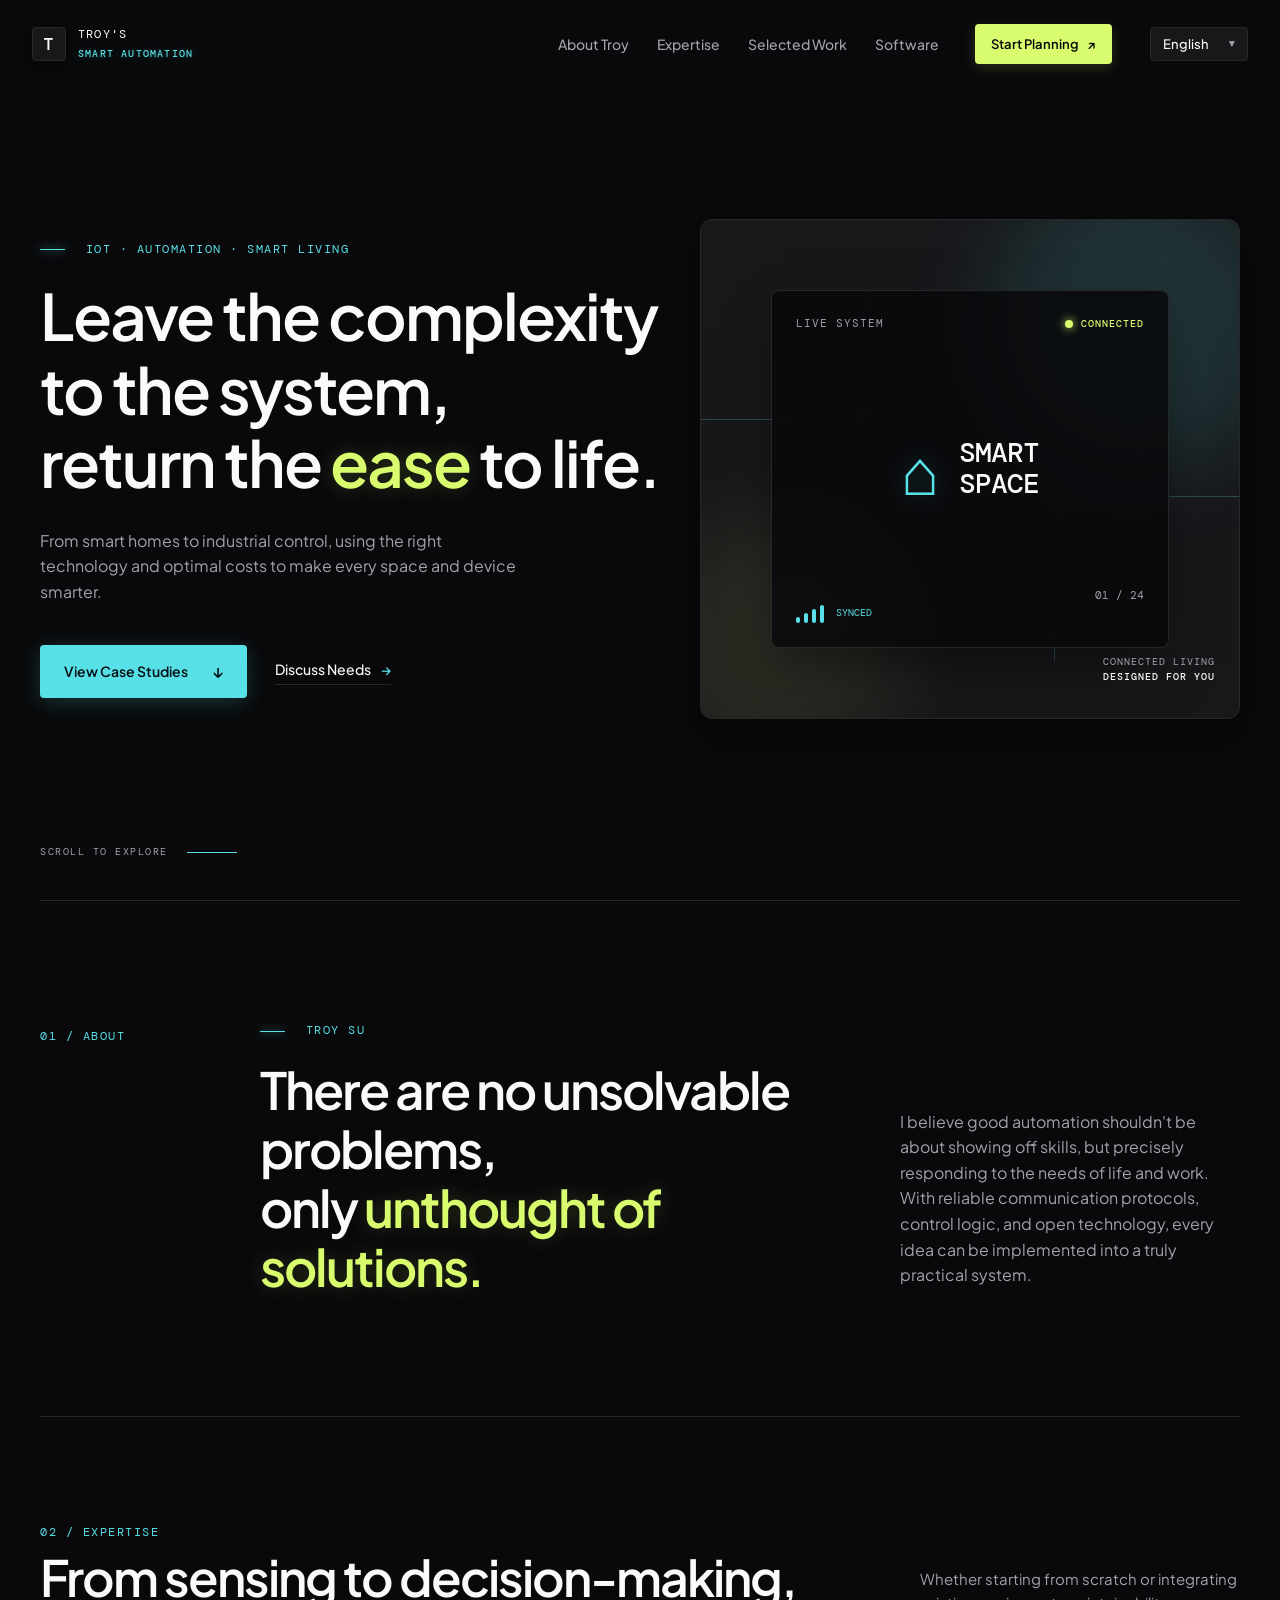
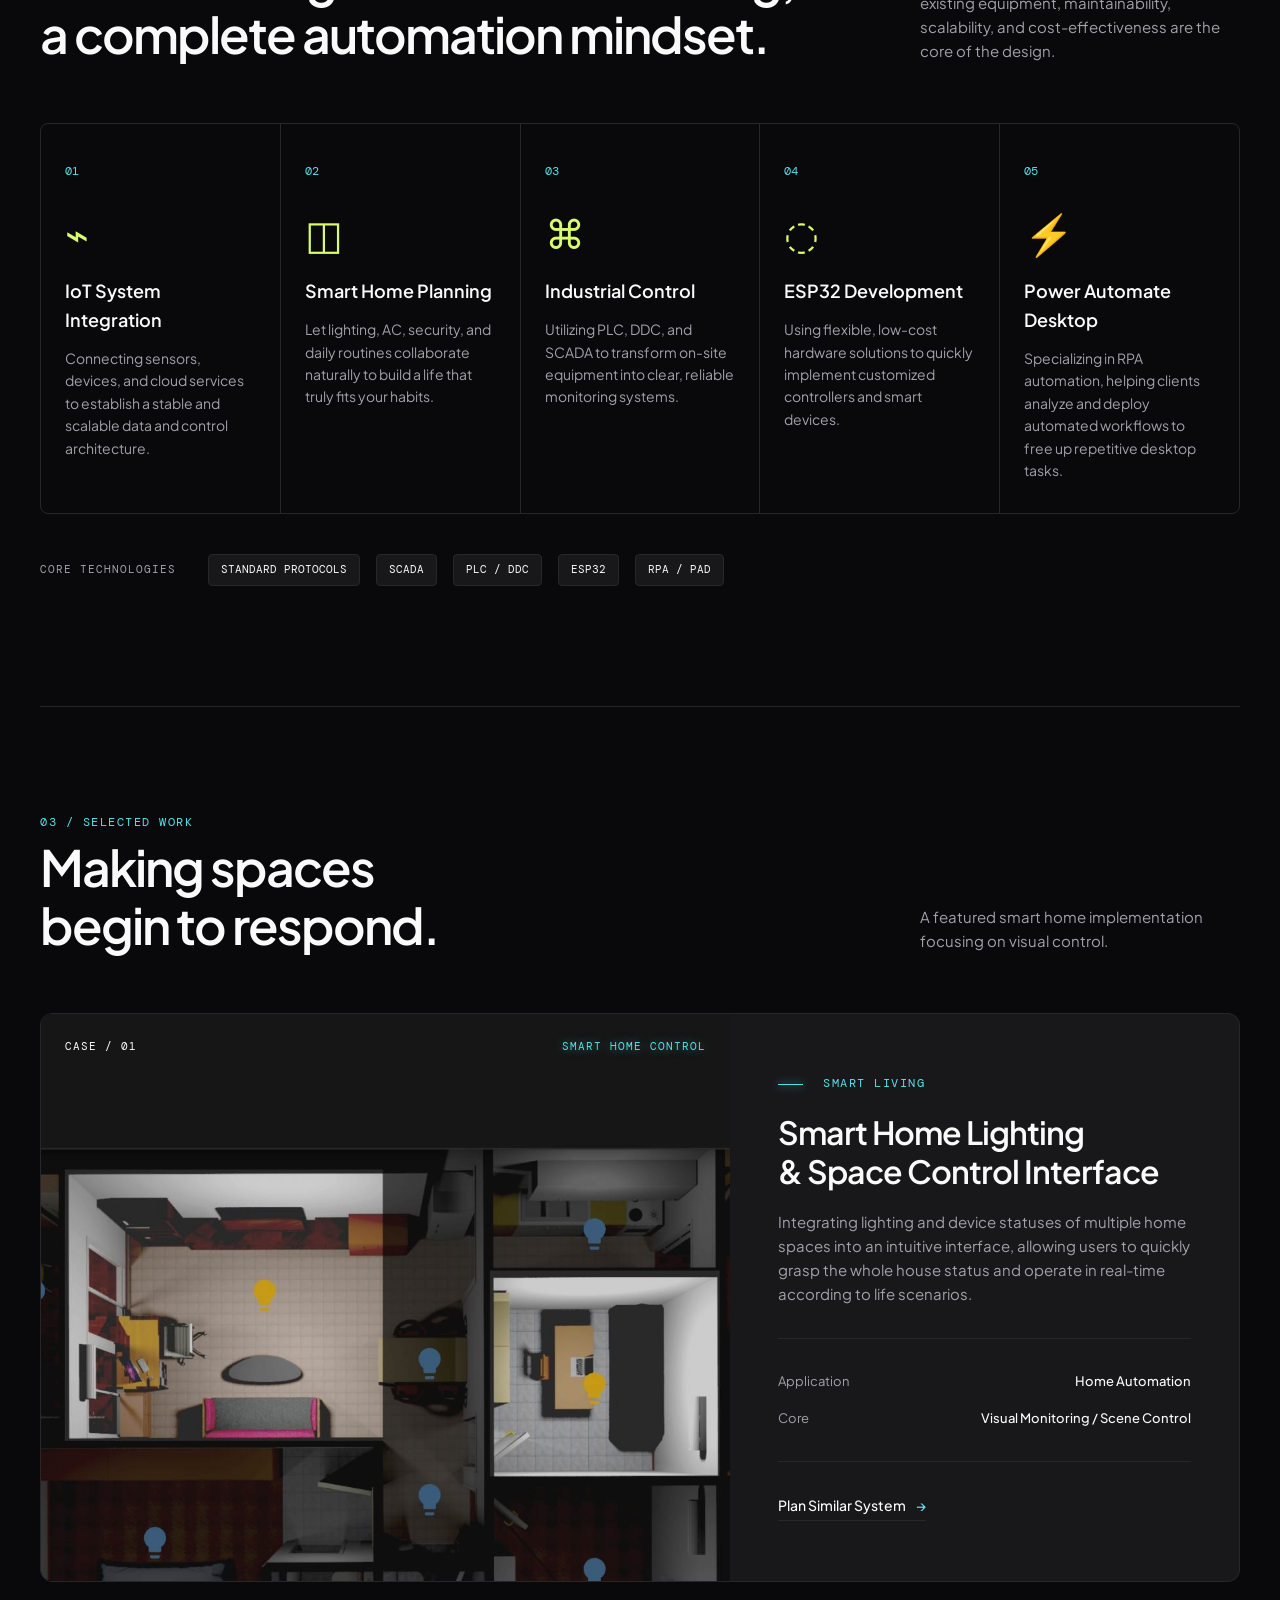
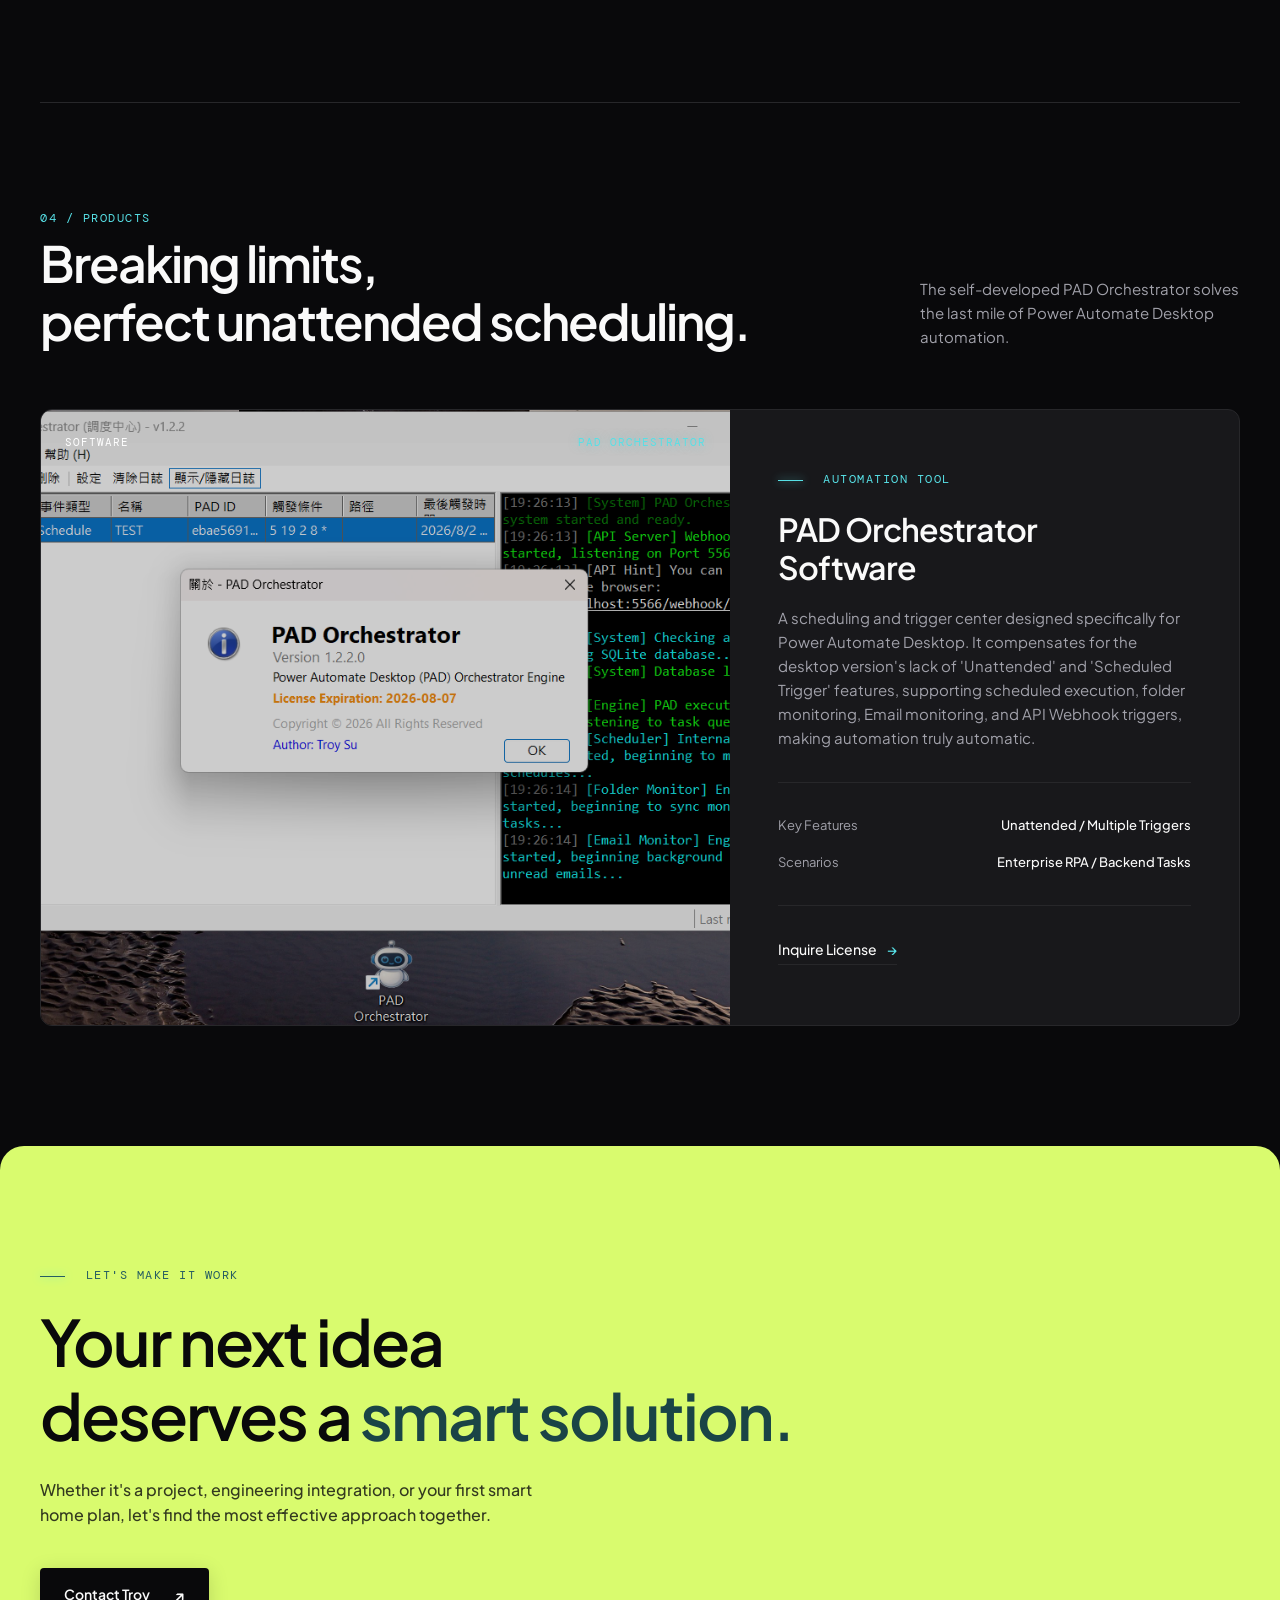
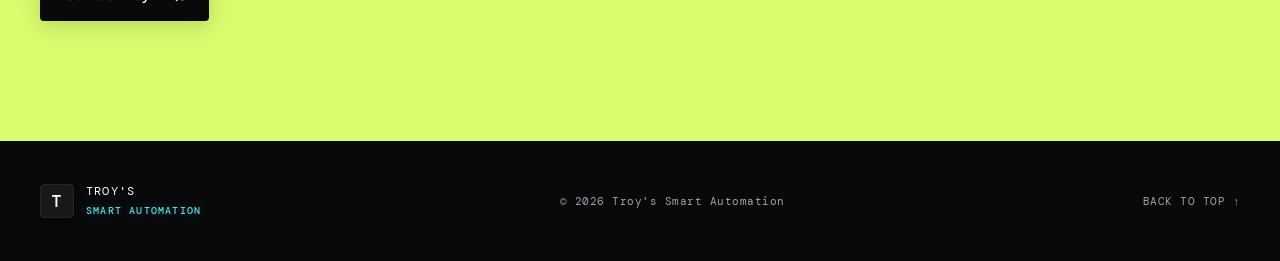
==== index.html @ 69b085df "feat: 增加google驗證" ====
<!doctype html>
<html lang="en">
<head>
  <meta charset="utf-8" />
  <meta name="viewport" content="width=device-width, initial-scale=1" />
  
  <!-- Primary Meta Tags -->
  <title>PAD Orchestrator & RPA Solutions | Power Automate Desktop 無人值守 | Troy's Smart Automation</title>
  <meta name="title" content="PAD Orchestrator & RPA Solutions | Power Automate Desktop 無人值守 | Troy's Smart Automation" />
  <meta name="description" content="Expert in Power Automate Desktop (PAD) and RPA solutions. Discover our PAD Orchestrator for true unattended (無人值守) automation, scheduled triggers, and backend RPA tasks." />
  <meta name="keywords" content="PAD, Power Automate Desktop, RPA, 無人值守, Unattended, Automation, PAD Orchestrator, Scheduled Trigger, IoT, Smart Home, Troy Su" />
  <meta name="author" content="Troy Su" />
  <meta name="robots" content="index, follow" />
  
  <!-- Open Graph / Facebook -->
  <meta property="og:type" content="website" />
  <meta property="og:url" content="https://troysuice.github.io/troy-smart-automation/" />
  <meta property="og:title" content="PAD Orchestrator & RPA Solutions | Power Automate Desktop 無人值守" />
  <meta property="og:description" content="Expert in Power Automate Desktop (PAD) and RPA solutions. Discover our PAD Orchestrator for true unattended (無人值守) automation, scheduled triggers, and backend RPA tasks." />
  <meta property="og:image" content="https://troysuice.github.io/troy-smart-automation/assets/pad-orchestrator.png" />

  <!-- Twitter -->
  <meta property="twitter:card" content="summary_large_image" />
  <meta property="twitter:url" content="https://troysuice.github.io/troy-smart-automation/" />
  <meta property="twitter:title" content="PAD Orchestrator & RPA Solutions | Power Automate Desktop 無人值守" />
  <meta property="twitter:description" content="Expert in Power Automate Desktop (PAD) and RPA solutions. Discover our PAD Orchestrator for true unattended (無人值守) automation, scheduled triggers, and backend RPA tasks." />
  <meta property="twitter:image" content="https://troysuice.github.io/troy-smart-automation/assets/pad-orchestrator.png" />

  <!-- Structured Data (JSON-LD) -->
  <script type="application/ld+json">
  [
    {
      "@context": "https://schema.org",
      "@type": "ProfessionalService",
      "name": "Troy's Smart Automation",
      "image": "https://troysuice.github.io/troy-smart-automation/assets/smart-home-control.jpg",
      "@id": "",
      "url": "https://troysuice.github.io/troy-smart-automation/",
      "telephone": "",
      "description": "Troy's Smart Automation specializes in Power Automate Desktop (RPA), IoT, and Industrial Control solutions. Offering PAD Orchestrator for unattended automation.",
      "founder": {
        "@type": "Person",
        "name": "Troy Su"
      },
      "sameAs": []
    },
    {
      "@context": "https://schema.org",
      "@type": "SoftwareApplication",
      "name": "PAD Orchestrator",
      "operatingSystem": "Windows",
      "applicationCategory": "BusinessApplication",
      "description": "A scheduling and trigger center designed specifically for Power Automate Desktop. It compensates for the desktop version's lack of 'Unattended' (無人值守) and 'Scheduled Trigger' features.",
      "offers": {
        "@type": "Offer",
        "price": "0",
        "priceCurrency": "USD"
      }
    }
  ]
  </script>

  <link rel="preconnect" href="https://fonts.googleapis.com" />
  <link rel="preconnect" href="https://fonts.gstatic.com" crossorigin />
  <link href="https://fonts.googleapis.com/css2?family=DM+Mono:wght@400;500&family=Plus+Jakarta+Sans:ital,wght@0,400;0,500;0,600;0,700;1,400&family=Noto+Sans+TC:wght@400;500;600;700&family=Noto+Sans+JP:wght@400;500;700&family=Noto+Sans+KR:wght@400;500;700&family=Noto+Sans+SC:wght@400;500;700&display=swap" rel="stylesheet" />
  <link rel="stylesheet" href="styles.css" />
</head>
<body>
  <div class="noise" aria-hidden="true"></div>
  <header class="site-header">
    <a class="brand" href="#top" aria-label="Home">
      <span class="brand-mark">T</span>
      <span>TROY'S<br><b>SMART AUTOMATION</b></span>
    </a>
    <button class="menu-toggle" aria-controls="main-nav" aria-expanded="false">
      <span></span><span></span><span></span><i data-i18n="menu">Menu</i>
    </button>
    <nav id="main-nav" class="main-nav" aria-label="Main Navigation">
      <a href="#about" data-i18n="nav_about">About Troy</a>
      <a href="#expertise" data-i18n="nav_expertise">Expertise</a>
      <a href="#work" data-i18n="nav_work">Selected Work</a>
      <a href="#software" data-i18n="nav_software">Software</a>
      <a class="nav-cta" href="#contact"><span data-i18n="nav_contact">Start Planning</span> <span>↗</span></a>
      <div class="lang-selector-wrapper">
        <select id="lang-select" class="lang-select" aria-label="Select Language">
          <option value="en">English</option>
          <option value="zh-TW">繁體中文</option>
          <option value="zh-CN">简体中文</option>
          <option value="ja">日本語</option>
          <option value="ko">한국어</option>
        </select>
      </div>
    </nav>
  </header>

  <main id="top">
    <section class="hero section-wrap">
      <div class="hero-copy">
        <p class="eyebrow"><span></span> IoT · Automation · Smart Living</p>
        <h1 data-i18n="hero_title" data-i18n-html>Leave the complexity to the system,<br>return the <strong>ease</strong> to life.</h1>
        <p class="intro" data-i18n="hero_intro">From smart homes to industrial control, using the right technology and optimal costs to make every space and device smarter.</p>
        <div class="hero-actions">
          <a class="button primary" href="#work"><span data-i18n="hero_btn_work">View Case Studies</span> <span>↓</span></a>
          <a class="text-link" href="#contact"><span data-i18n="hero_btn_contact">Discuss Needs</span> <span>→</span></a>
        </div>
      </div>
      <div class="hero-visual" aria-label="Smart Home Control Concept">
        <div class="orb orb-one"></div><div class="orb orb-two"></div>
        <div class="circuit-line line-one"></div><div class="circuit-line line-two"></div>
        <div class="control-card">
          <div class="card-top"><span>LIVE SYSTEM</span><i></i><em>CONNECTED</em></div>
          <div class="card-center"><div class="home-icon">⌂</div><strong>SMART<br>SPACE</strong><small>01 / 24</small></div>
          <div class="signal"><b></b><b></b><b></b><b></b><span>SYNCED</span></div>
        </div>
        <p class="visual-caption">CONNECTED LIVING<br><b>DESIGNED FOR YOU</b></p>
      </div>
      <div class="scroll-note"><span data-i18n="scroll_note">SCROLL TO EXPLORE</span> <span></span></div>
    </section>

    <section id="about" class="statement section-wrap">
      <p class="section-number">01 / ABOUT</p>
      <div>
        <p class="eyebrow"><span></span> Troy Su</p>
        <h2 data-i18n="about_title" data-i18n-html>There are no unsolvable problems,<br>only <strong>unthought of solutions.</strong></h2>
      </div>
      <p class="statement-copy" data-i18n="about_desc">I believe good automation shouldn't be about showing off skills, but precisely responding to the needs of life and work. With reliable communication protocols, control logic, and open technology, every idea can be implemented into a truly practical system.</p>
    </section>

    <section id="expertise" class="expertise section-wrap">
      <div class="section-head">
        <div>
          <p class="section-number">02 / EXPERTISE</p>
          <h2 data-i18n="exp_title" data-i18n-html>From sensing to decision-making,<br>a complete automation mindset.</h2>
        </div>
        <p data-i18n="exp_desc">Whether starting from scratch or integrating existing equipment, maintainability, scalability, and cost-effectiveness are the core of the design.</p>
      </div>
      <div class="service-grid">
        <article>
          <span>01</span>
          <div class="service-icon">⌁</div>
          <h3 data-i18n="exp_1_title">IoT System Integration</h3>
          <p data-i18n="exp_1_desc">Connecting sensors, devices, and cloud services to establish a stable and scalable data and control architecture.</p>
        </article>
        <article>
          <span>02</span>
          <div class="service-icon">◫</div>
          <h3 data-i18n="exp_2_title">Smart Home Planning</h3>
          <p data-i18n="exp_2_desc">Let lighting, AC, security, and daily routines collaborate naturally to build a life that truly fits your habits.</p>
        </article>
        <article>
          <span>03</span>
          <div class="service-icon">⌘</div>
          <h3 data-i18n="exp_3_title">Industrial Control</h3>
          <p data-i18n="exp_3_desc">Utilizing PLC, DDC, and SCADA to transform on-site equipment into clear, reliable monitoring systems.</p>
        </article>
        <article>
          <span>04</span>
          <div class="service-icon">◌</div>
          <h3 data-i18n="exp_4_title">ESP32 Development</h3>
          <p data-i18n="exp_4_desc">Using flexible, low-cost hardware solutions to quickly implement customized controllers and smart devices.</p>
        </article>
        <article>
          <span>05</span>
          <div class="service-icon">⚡</div>
          <h3 data-i18n="exp_5_title">Power Automate Desktop</h3>
          <p data-i18n="exp_5_desc">Specializing in RPA automation, helping clients analyze and deploy automated workflows to free up repetitive desktop tasks.</p>
        </article>
      </div>
      <div class="protocols">
        <p>CORE TECHNOLOGIES</p>
        <span>STANDARD PROTOCOLS</span><span>SCADA</span><span>PLC / DDC</span><span>ESP32</span><span>RPA / PAD</span>
      </div>
    </section>

    <section id="work" class="work section-wrap">
      <div class="section-head">
        <div>
          <p class="section-number">03 / SELECTED WORK</p>
          <h2 data-i18n="work_title" data-i18n-html>Making spaces<br>begin to respond.</h2>
        </div>
        <p data-i18n="work_desc">A featured smart home implementation focusing on visual control.</p>
      </div>
      <article class="project-card">
        <div class="project-image">
          <img src="assets/smart-home-control.jpg" alt="Smart Home Control Interface" />
          <div class="image-overlay"><span>CASE / 01</span><i>SMART HOME CONTROL</i></div>
        </div>
        <div class="project-info">
          <p class="eyebrow"><span></span> Smart Living</p>
          <h3 data-i18n="work_1_title" data-i18n-html>Smart Home Lighting<br>& Space Control Interface</h3>
          <p data-i18n="work_1_desc">Integrating lighting and device statuses of multiple home spaces into an intuitive interface, allowing users to quickly grasp the whole house status and operate in real-time according to life scenarios.</p>
          <dl>
            <div>
              <dt data-i18n="app_label">Application</dt>
              <dd data-i18n="app_val">Home Automation</dd>
            </div>
            <div>
              <dt data-i18n="core_label">Core</dt>
              <dd data-i18n="core_val">Visual Monitoring / Scene Control</dd>
            </div>
          </dl>
          <a class="text-link" href="#contact"><span data-i18n="work_1_link">Plan Similar System</span> <span>→</span></a>
        </div>
      </article>
    </section>

    <section id="software" class="work section-wrap">
      <div class="section-head">
        <div>
          <p class="section-number">04 / PRODUCTS</p>
          <h2 data-i18n="soft_title" data-i18n-html>Breaking limits,<br>perfect unattended scheduling.</h2>
        </div>
        <p data-i18n="soft_desc">The self-developed PAD Orchestrator solves the last mile of Power Automate Desktop automation.</p>
      </div>
      <article class="project-card">
        <div class="project-image">
          <img src="assets/pad-orchestrator.png" alt="PAD Orchestrator Interface" />
          <div class="image-overlay"><span>SOFTWARE</span><i>PAD ORCHESTRATOR</i></div>
        </div>
        <div class="project-info">
          <p class="eyebrow"><span></span> Automation Tool</p>
          <h3 data-i18n="soft_1_title" data-i18n-html>PAD Orchestrator<br>Software</h3>
          <p data-i18n="soft_1_desc">A scheduling and trigger center designed specifically for Power Automate Desktop. It compensates for the desktop version's lack of "Unattended" and "Scheduled Trigger" features, supporting scheduled execution, folder monitoring, Email monitoring, and API Webhook triggers, making automation truly automatic.</p>
          <dl>
            <div>
              <dt data-i18n="feat_label">Key Features</dt>
              <dd data-i18n="feat_val">Unattended / Multiple Triggers</dd>
            </div>
            <div>
              <dt data-i18n="scene_label">Scenarios</dt>
              <dd data-i18n="scene_val">Enterprise RPA / Backend Tasks</dd>
            </div>
          </dl>
          <a class="text-link" href="#contact"><span data-i18n="soft_1_link">Inquire License</span> <span>→</span></a>
        </div>
      </article>
    </section>

    <section id="contact" class="contact">
      <div class="section-wrap contact-inner">
        <p class="eyebrow"><span></span> LET'S MAKE IT WORK</p>
        <h2 data-i18n="contact_title" data-i18n-html>Your next idea<br>deserves a <strong>smart solution.</strong></h2>
        <p data-i18n="contact_desc">Whether it's a project, engineering integration, or your first smart home plan, let's find the most effective approach together.</p>
        <a class="button light" href="mailto:troysu@gmail.com"><span data-i18n="contact_btn">Contact Troy</span> <span>↗</span></a>
      </div>
    </section>
  </main>
  <footer class="site-footer section-wrap">
    <a class="brand" href="#top">
      <span class="brand-mark">T</span>
      <span>TROY'S<br><b>SMART AUTOMATION</b></span>
    </a>
    <p>© 2026 Troy's Smart Automation</p>
    <a href="#top" data-i18n="back_to_top">BACK TO TOP ↑</a>
  </footer>
  <script src="script.js"></script>
</body>
</html>
---- styles.css ----
:root {
  --bg: #09090b; /* OLED Black */
  --panel: #18181b; /* Dark Gray for cards */
  --line: #27272a; /* Subtle borders */
  --text: #fafafa; /* High contrast text */
  --muted: #a1a1aa; /* Muted text */
  --cyan: #57e0e6; /* Original smart home accent */
  --lime: #d9fb6e; /* Original secondary accent */
  --dark: #000000;
  
  --font-sans: 'Plus Jakarta Sans', sans-serif;
}

* {
  box-sizing: border-box;
}

html {
  scroll-behavior: smooth;
}

body {
  margin: 0;
  background: var(--bg);
  color: var(--text);
  font-family: var(--font-sans);
  line-height: 1.6;
  -webkit-font-smoothing: antialiased;
}

.noise {
  position: fixed;
  inset: 0;
  z-index: -1;
  opacity: 0.08;
  pointer-events: none;
  background-image: radial-gradient(rgba(255,255,255,0.4) 0.55px, transparent 0.55px);
  background-size: 4px 4px;
}

.section-wrap {
  width: min(1200px, calc(100% - 64px));
  margin: auto;
}

/* Header */
.site-header {
  height: 88px;
  width: min(1360px, calc(100% - 64px));
  margin: auto;
  display: flex;
  align-items: center;
  justify-content: space-between;
}

.brand {
  display: flex;
  align-items: center;
  gap: 12px;
  color: var(--text);
  text-decoration: none;
  font-family: "DM Mono", monospace;
  font-size: 12px;
  letter-spacing: 1.2px;
  transition: opacity 0.2s ease;
}

.brand:hover {
  opacity: 0.8;
}

.brand b {
  font-size: 10px;
  color: var(--cyan);
  font-weight: 500;
  text-shadow: 0 0 8px rgba(87,224,230,0.3);
}

.brand-mark {
  width: 34px;
  height: 34px;
  display: grid;
  place-items: center;
  border: 1px solid var(--line);
  color: var(--text);
  background: var(--panel);
  font-family: "DM Mono", monospace;
  font-weight: 500;
  font-size: 18px;
  border-radius: 4px;
  box-shadow: 0 2px 10px rgba(0,0,0,0.5);
  transition: border-color 0.3s ease;
}

.brand:hover .brand-mark {
  border-color: var(--cyan);
  box-shadow: 0 0 12px rgba(87,224,230,0.2);
}

/* Navigation */
.main-nav {
  display: flex;
  align-items: center;
  gap: 28px;
}

.main-nav a:not(.nav-cta) {
  color: var(--muted);
  font-size: 14px;
  font-weight: 500;
  text-decoration: none;
  transition: all 0.25s ease;
}

.main-nav a:not(.nav-cta):hover {
  color: var(--text);
  text-shadow: 0 0 10px rgba(250,250,250,0.3);
}

.main-nav .nav-cta {
  color: var(--bg);
  background: var(--lime);
  padding: 10px 16px;
  margin-left: 8px;
  font-size: 13px;
  font-weight: 600;
  border-radius: 4px;
  text-decoration: none;
  transition: all 0.25s ease;
  box-shadow: 0 4px 14px rgba(217,251,110,0.15);
}

.main-nav .nav-cta:hover {
  transform: translateY(-2px);
  box-shadow: 0 6px 20px rgba(217,251,110,0.25);
}

.nav-cta span:last-child {
  margin-left: 6px;
}

/* Language Selector */
.lang-selector-wrapper {
  position: relative;
  margin-left: 10px;
}

.lang-select {
  appearance: none;
  background: var(--panel);
  color: var(--text);
  border: 1px solid var(--line);
  padding: 8px 32px 8px 12px;
  border-radius: 4px;
  font-family: var(--font-sans);
  font-size: 13px;
  font-weight: 500;
  cursor: pointer;
  transition: border-color 0.25s ease, box-shadow 0.25s ease;
}

.lang-select:focus, .lang-select:hover {
  outline: none;
  border-color: var(--cyan);
  box-shadow: 0 0 10px rgba(87,224,230,0.15);
}

.lang-selector-wrapper::after {
  content: '▼';
  font-size: 8px;
  color: var(--muted);
  position: absolute;
  right: 12px;
  top: 50%;
  transform: translateY(-50%);
  pointer-events: none;
}

.menu-toggle {
  display: none;
}

/* Hero Section */
.hero {
  min-height: calc(100vh - 88px);
  position: relative;
  display: grid;
  grid-template-columns: 1.1fr 0.9fr;
  align-items: center;
  padding: 60px 0 110px;
}

.eyebrow {
  font-family: "DM Mono", monospace;
  font-size: 12px;
  letter-spacing: 1.5px;
  color: var(--cyan);
  margin: 0 0 20px;
  text-transform: uppercase;
}

.eyebrow span {
  display: inline-block;
  width: 25px;
  height: 1px;
  vertical-align: middle;
  background: var(--cyan);
  margin-right: 12px;
  box-shadow: 0 0 8px var(--cyan);
}

.hero h1, .statement h2, .section-head h2, .contact h2 {
  font-size: clamp(38px, 5vw, 72px);
  line-height: 1.15;
  letter-spacing: -2px;
  margin: 0;
  font-weight: 600;
}

.hero h1 strong, .statement h2 strong, .contact h2 strong {
  font-weight: 600;
  color: var(--lime);
  text-shadow: 0 0 20px rgba(217,251,110,0.2);
}

.intro {
  max-width: 480px;
  color: var(--muted);
  font-size: 16px;
  margin: 28px 0 40px;
  font-weight: 400;
}

.hero-actions {
  display: flex;
  align-items: center;
  gap: 28px;
}

.button {
  display: inline-flex;
  align-items: center;
  gap: 24px;
  padding: 14px 24px;
  text-decoration: none;
  font-size: 14px;
  font-weight: 600;
  border-radius: 4px;
  transition: all 0.3s ease;
}

.button:hover {
  transform: translateY(-3px);
}

.primary {
  background: var(--cyan);
  color: #061116;
  box-shadow: 0 4px 20px rgba(87,224,230,0.2);
}

.primary:hover {
  box-shadow: 0 6px 25px rgba(87,224,230,0.35);
}

.button span:last-child {
  font-size: 16px;
}

.text-link {
  color: var(--text);
  font-size: 14px;
  font-weight: 500;
  text-decoration: none;
  border-bottom: 1px solid var(--line);
  padding-bottom: 4px;
  transition: all 0.25s ease;
}

.text-link:hover {
  border-color: var(--cyan);
  color: var(--text);
  text-shadow: 0 0 10px rgba(250,250,250,0.3);
}

.text-link span:last-child {
  color: var(--cyan);
  padding-left: 8px;
  transition: transform 0.25s ease;
  display: inline-block;
}

.text-link:hover span:last-child {
  transform: translateX(4px);
}

/* Hero Visual */
.hero-visual {
  height: 500px;
  position: relative;
  overflow: hidden;
  background: var(--panel);
  border: 1px solid var(--line);
  border-radius: 12px;
  box-shadow: 0 20px 40px rgba(0,0,0,0.4);
}

.orb {
  position: absolute;
  border-radius: 50%;
  filter: blur(40px);
}

.orb-one {
  height: 300px;
  width: 300px;
  background: rgba(87,224,230,0.12);
  right: -50px;
  top: -50px;
}

.orb-two {
  height: 250px;
  width: 250px;
  background: rgba(217,251,110,0.08);
  left: -50px;
  bottom: -50px;
}

.circuit-line {
  position: absolute;
  border-color: rgba(87,224,230,0.25);
  border-style: solid;
}

.line-one {
  width: 185px;
  height: 165px;
  right: 0;
  bottom: 57px;
  border-width: 1px 0 0 1px;
}

.line-two {
  width: 170px;
  height: 130px;
  left: 0;
  top: 70px;
  border-width: 0 1px 1px 0;
}

.control-card {
  position: absolute;
  inset: 70px;
  background: rgba(9, 9, 11, 0.85);
  backdrop-filter: blur(10px);
  border: 1px solid var(--line);
  border-radius: 8px;
  box-shadow: 0 25px 50px -12px rgba(0,0,0,0.5);
  padding: 24px;
  display: flex;
  flex-direction: column;
}

.card-top {
  display: flex;
  align-items: center;
  gap: 8px;
  color: var(--muted);
  font-family: "DM Mono", monospace;
  font-size: 11px;
  letter-spacing: 1px;
}

.card-top i {
  width: 8px;
  height: 8px;
  border-radius: 50%;
  background: var(--lime);
  margin-left: auto;
  box-shadow: 0 0 10px var(--lime);
  animation: pulse 2s infinite;
}

@keyframes pulse {
  0% { opacity: 0.6; box-shadow: 0 0 0 0 rgba(217,251,110,0.4); }
  70% { opacity: 1; box-shadow: 0 0 0 6px rgba(217,251,110,0); }
  100% { opacity: 0.6; box-shadow: 0 0 0 0 rgba(217,251,110,0); }
}

.card-top em {
  font-style: normal;
  color: var(--lime);
  font-size: 10px;
  font-weight: 500;
}

.card-center {
  flex-grow: 1;
  display: flex;
  align-items: center;
  justify-content: center;
  gap: 20px;
  position: relative;
}

.home-icon {
  font-size: 64px;
  line-height: 1;
  color: var(--cyan);
  text-shadow: 0 0 20px rgba(87,224,230,0.3);
}

.card-center strong {
  font-family: "DM Mono", monospace;
  font-size: 28px;
  line-height: 1.1;
  letter-spacing: -1px;
  font-weight: 500;
}

.card-center small {
  position: absolute;
  right: 0;
  bottom: 0;
  color: var(--muted);
  font-family: "DM Mono", monospace;
  font-size: 11px;
}

.signal {
  display: flex;
  align-items: end;
  gap: 4px;
}

.signal b {
  width: 4px;
  background: var(--cyan);
  border-radius: 2px;
}

.signal b:nth-child(1) { height: 6px; }
.signal b:nth-child(2) { height: 10px; }
.signal b:nth-child(3) { height: 14px; }
.signal b:nth-child(4) { height: 18px; }

.signal span {
  font-family: "DM Mono", monospace;
  font-size: 10px;
  margin-left: 8px;
  color: var(--cyan);
  margin-bottom: 2px;
}

.visual-caption {
  position: absolute;
  right: 24px;
  bottom: 24px;
  color: var(--muted);
  text-align: right;
  font-family: "DM Mono", monospace;
  font-size: 10px;
  line-height: 1.5;
  letter-spacing: 1px;
}

.visual-caption b {
  color: var(--text);
  font-weight: 500;
}

.scroll-note {
  position: absolute;
  bottom: 40px;
  left: 0;
  color: var(--muted);
  font-family: "DM Mono", monospace;
  font-size: 10px;
  letter-spacing: 1.5px;
}

.scroll-note span:last-child {
  display: inline-block;
  vertical-align: middle;
  background: var(--cyan);
  height: 1px;
  width: 50px;
  margin-left: 12px;
}

/* Statement Section */
.statement {
  border-top: 1px solid var(--line);
  padding: 120px 0;
  display: grid;
  grid-template-columns: 180px 1fr 340px;
  gap: 40px;
}

.section-number {
  font-family: "DM Mono", monospace;
  font-size: 12px;
  color: var(--cyan);
  letter-spacing: 1.5px;
  margin: 6px 0;
}

.statement h2 {
  font-size: clamp(32px, 4vw, 54px);
}

.statement-copy {
  margin: 0;
  color: var(--muted);
  font-size: 16px;
  align-self: end;
  padding-bottom: 8px;
}

/* Expertise Section */
.expertise {
  padding: 100px 0 120px;
  border-top: 1px solid var(--line);
}

.section-head {
  display: flex;
  justify-content: space-between;
  gap: 40px;
  align-items: end;
  margin-bottom: 60px;
}

.section-head h2 {
  font-size: clamp(32px, 4vw, 50px);
}

.section-head > p {
  max-width: 320px;
  margin: 0;
  color: var(--muted);
  font-size: 15px;
}

.service-grid {
  display: grid;
  grid-template-columns: repeat(auto-fit, minmax(220px, 1fr));
  gap: 1px;
  background: var(--line);
  border: 1px solid var(--line);
  border-radius: 8px;
  overflow: hidden;
}

.service-grid article {
  background: var(--bg);
  padding: 32px 24px;
  position: relative;
  transition: background 0.3s ease;
}

.service-grid article:hover {
  background: var(--panel);
}

.service-grid article > span {
  color: var(--cyan);
  font-family: "DM Mono", monospace;
  font-size: 12px;
}

.service-icon {
  color: var(--lime);
  font-size: 40px;
  line-height: 1;
  margin: 32px 0 24px;
}

.service-grid h3 {
  font-size: 18px;
  margin: 0 0 12px;
  font-weight: 600;
  color: var(--text);
}

.service-grid p {
  color: var(--muted);
  font-size: 14px;
  margin: 0;
}

.protocols {
  display: flex;
  align-items: center;
  gap: 16px;
  flex-wrap: wrap;
  padding-top: 40px;
}

.protocols p {
  font-family: "DM Mono", monospace;
  font-size: 11px;
  color: var(--muted);
  letter-spacing: 1px;
  margin: 0 16px 0 0;
}

.protocols span {
  font-family: "DM Mono", monospace;
  font-size: 11px;
  color: var(--text);
  background: var(--panel);
  border: 1px solid var(--line);
  padding: 6px 12px;
  border-radius: 4px;
}

/* Work / Projects */
.work {
  padding: 100px 0 120px;
  border-top: 1px solid var(--line);
}

.project-card {
  display: grid;
  grid-template-columns: 1.15fr 0.85fr;
  background: var(--panel);
  border: 1px solid var(--line);
  border-radius: 12px;
  overflow: hidden;
  transition: transform 0.3s ease, box-shadow 0.3s ease;
}

.project-card:hover {
  transform: translateY(-4px);
  box-shadow: 0 20px 40px rgba(0,0,0,0.4);
}

.project-image {
  position: relative;
  overflow: hidden;
  background: #000;
  min-height: 480px;
}

.project-image img {
  width: 100%;
  height: 100%;
  position: absolute;
  object-fit: cover;
  filter: brightness(0.8) saturate(0.9);
  transition: transform 0.7s ease, filter 0.5s ease;
}

.project-card:hover img {
  transform: scale(1.03);
  filter: brightness(1) saturate(1);
}

.image-overlay {
  position: absolute;
  inset: 24px;
  display: flex;
  justify-content: space-between;
  align-items: start;
  color: white;
  font-family: "DM Mono", monospace;
  font-size: 11px;
  letter-spacing: 1px;
}

.image-overlay i {
  font-style: normal;
  color: var(--cyan);
  text-shadow: 0 0 10px rgba(87,224,230,0.5);
}

.project-info {
  padding: 60px 48px;
  display: flex;
  flex-direction: column;
  align-items: start;
}

.project-info h3 {
  font-size: 32px;
  line-height: 1.2;
  letter-spacing: -1px;
  margin: 0 0 20px;
  font-weight: 600;
}

.project-info > p:not(.eyebrow) {
  font-size: 15px;
  color: var(--muted);
  margin: 0 0 32px;
}

.project-info dl {
  width: 100%;
  padding: 24px 0;
  border-top: 1px solid var(--line);
  border-bottom: 1px solid var(--line);
  margin: 0 0 32px;
}

.project-info dl div {
  display: flex;
  justify-content: space-between;
  font-size: 13px;
  padding: 8px 0;
}

.project-info dt {
  color: var(--muted);
}

.project-info dd {
  margin: 0;
  color: var(--text);
  font-weight: 500;
}

/* Contact */
.contact {
  background: var(--lime);
  color: #09090b;
  padding: 120px 0;
  border-radius: 24px 24px 0 0;
}

.contact .eyebrow {
  color: #275e61;
}

.contact .eyebrow span {
  background: #275e61;
}

.contact h2 {
  font-size: clamp(38px, 5vw, 64px);
  color: #09090b;
}

.contact h2 strong {
  color: #1a4446;
  text-shadow: none;
}

.contact-inner > p:not(.eyebrow) {
  max-width: 500px;
  margin: 24px 0 40px;
  font-size: 16px;
  font-weight: 500;
  color: rgba(9, 9, 11, 0.8);
}

.light {
  background: #09090b;
  color: #fafafa;
  box-shadow: 0 4px 20px rgba(0,0,0,0.15);
}

.light:hover {
  background: #18181b;
  box-shadow: 0 6px 25px rgba(0,0,0,0.25);
}

/* Footer */
.site-footer {
  min-height: 120px;
  display: flex;
  align-items: center;
  justify-content: space-between;
  gap: 24px;
}

.site-footer p, .site-footer > a:last-child {
  color: var(--muted);
  font-family: "DM Mono", monospace;
  font-size: 11px;
  letter-spacing: 0.5px;
  text-decoration: none;
}

.site-footer > a:last-child:hover {
  color: var(--cyan);
}

/* Mobile Responsiveness */
@media(max-width: 900px) {
  .hero {
    grid-template-columns: 1fr;
    gap: 60px;
  }
  .statement {
    grid-template-columns: 1fr;
    gap: 30px;
  }
  .statement-copy {
    align-self: start;
    margin-top: 0;
  }
  .project-card {
    grid-template-columns: 1fr;
  }
}

@media(max-width: 760px) {
  .section-wrap, .site-header {
    width: min(100% - 40px, 600px);
  }
  .site-header {
    height: 72px;
  }
  .menu-toggle {
    background: none;
    border: 0;
    display: grid;
    gap: 5px;
    padding: 8px 0;
    color: var(--text);
    cursor: pointer;
  }
  .menu-toggle span {
    width: 24px;
    height: 2px;
    background: var(--text);
    display: block;
    border-radius: 1px;
  }
  .menu-toggle i {
    display: none;
  }
  .main-nav {
    display: none;
    position: absolute;
    z-index: 10;
    right: 20px;
    top: 72px;
    left: 20px;
    flex-direction: column;
    align-items: stretch;
    background: var(--panel);
    padding: 24px;
    border: 1px solid var(--line);
    border-radius: 8px;
    gap: 16px;
    box-shadow: 0 10px 30px rgba(0,0,0,0.5);
  }
  .main-nav.open {
    display: flex;
  }
  .main-nav .nav-cta {
    margin: 8px 0 0;
    text-align: center;
  }
  .lang-selector-wrapper {
    margin-left: 0;
    margin-top: 8px;
  }
  .lang-select {
    width: 100%;
  }
  .hero {
    min-height: auto;
    padding: 60px 0 80px;
  }
  .hero h1 {
    font-size: 42px;
    letter-spacing: -1px;
  }
  .intro {
    font-size: 15px;
  }
  .hero-visual {
    height: 380px;
  }
  .control-card {
    inset: 40px;
  }
  .scroll-note {
    display: none;
  }
  .statement {
    padding: 80px 0;
  }
  .statement .section-number {
    margin-bottom: 24px;
  }
  .expertise, .work {
    padding: 80px 0;
  }
  .section-head {
    display: block;
    margin-bottom: 40px;
  }
  .section-head > p {
    margin-top: 20px;
    max-width: 100%;
  }
  .service-grid {
    grid-template-columns: 1fr;
  }
  .project-image {
    min-height: 320px;
  }
  .project-info {
    padding: 40px 30px;
  }
  .project-info h3 {
    font-size: 26px;
  }
  .contact {
    padding: 80px 0;
  }
  .site-footer {
    min-height: auto;
    flex-wrap: wrap;
    padding: 32px 0;
    gap: 16px;
  }
  .site-footer p {
    order: 3;
    width: 100%;
    margin: 8px 0 0;
  }
}
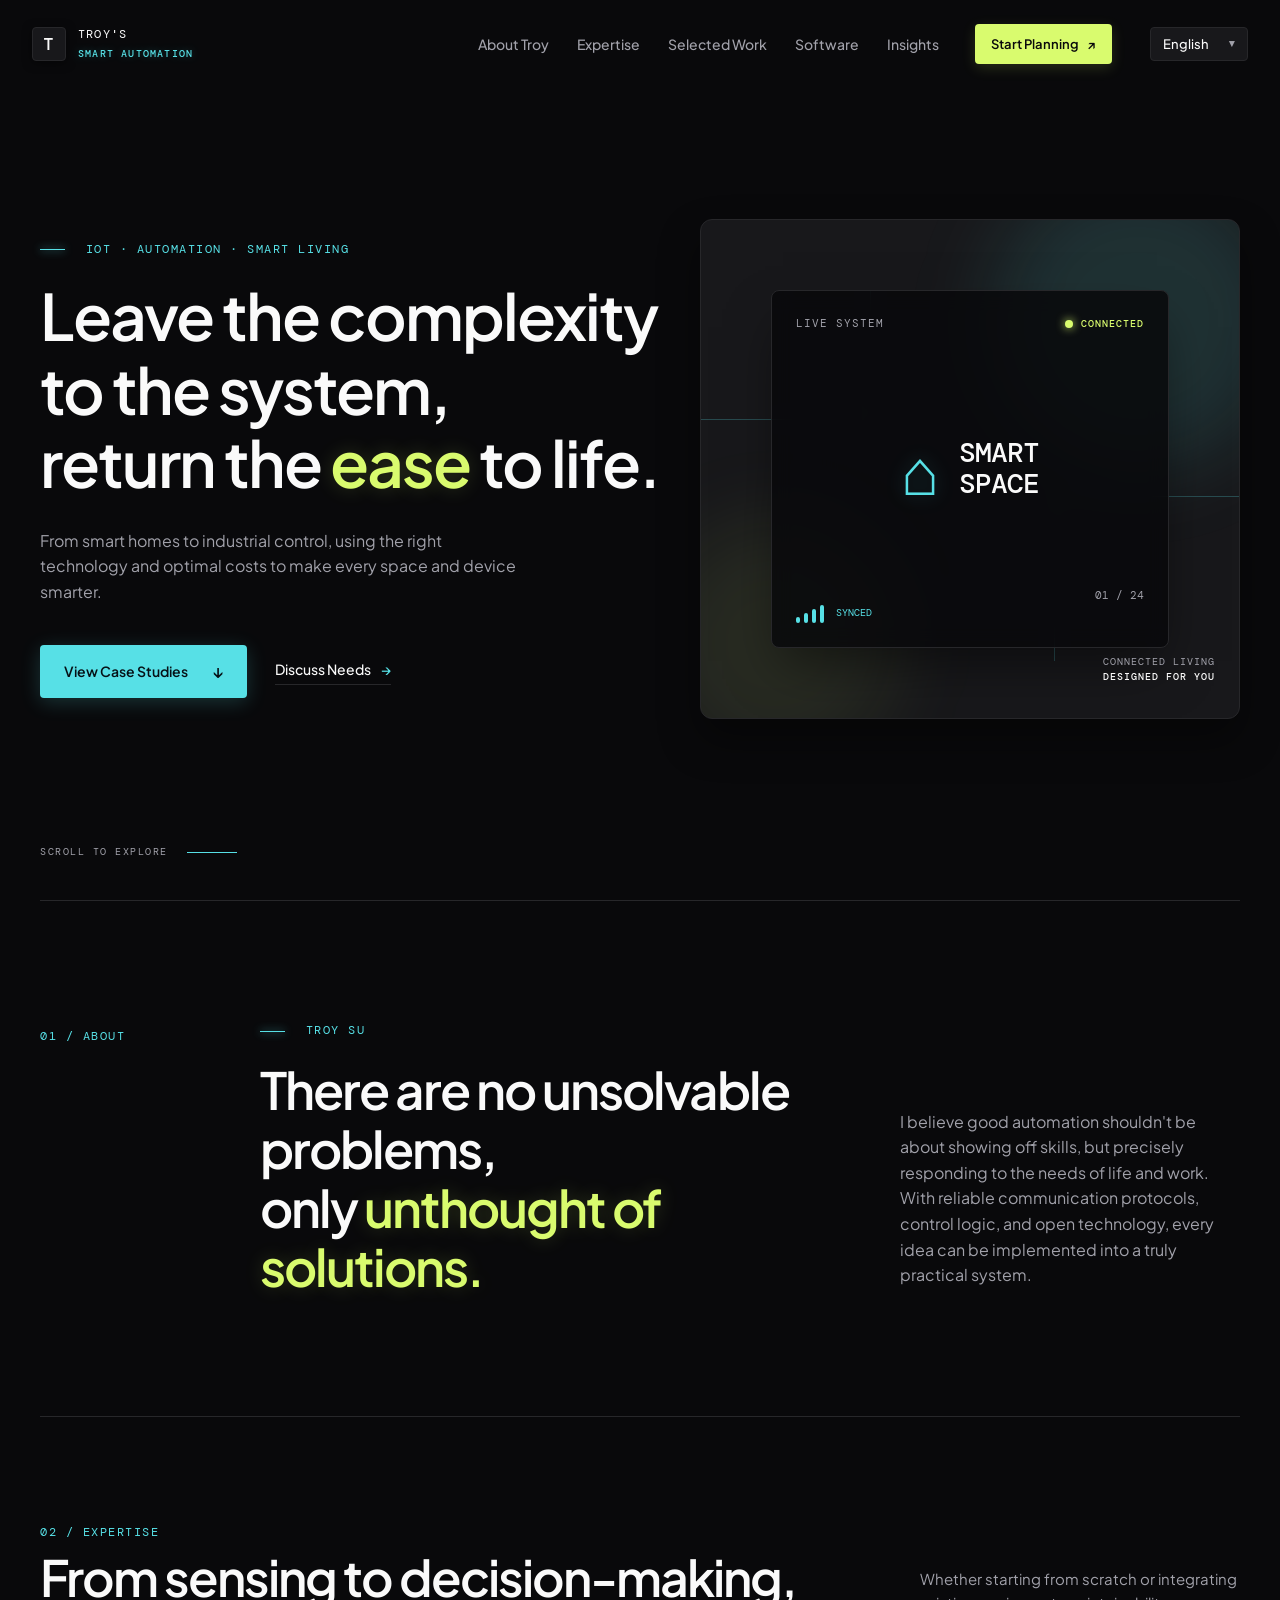
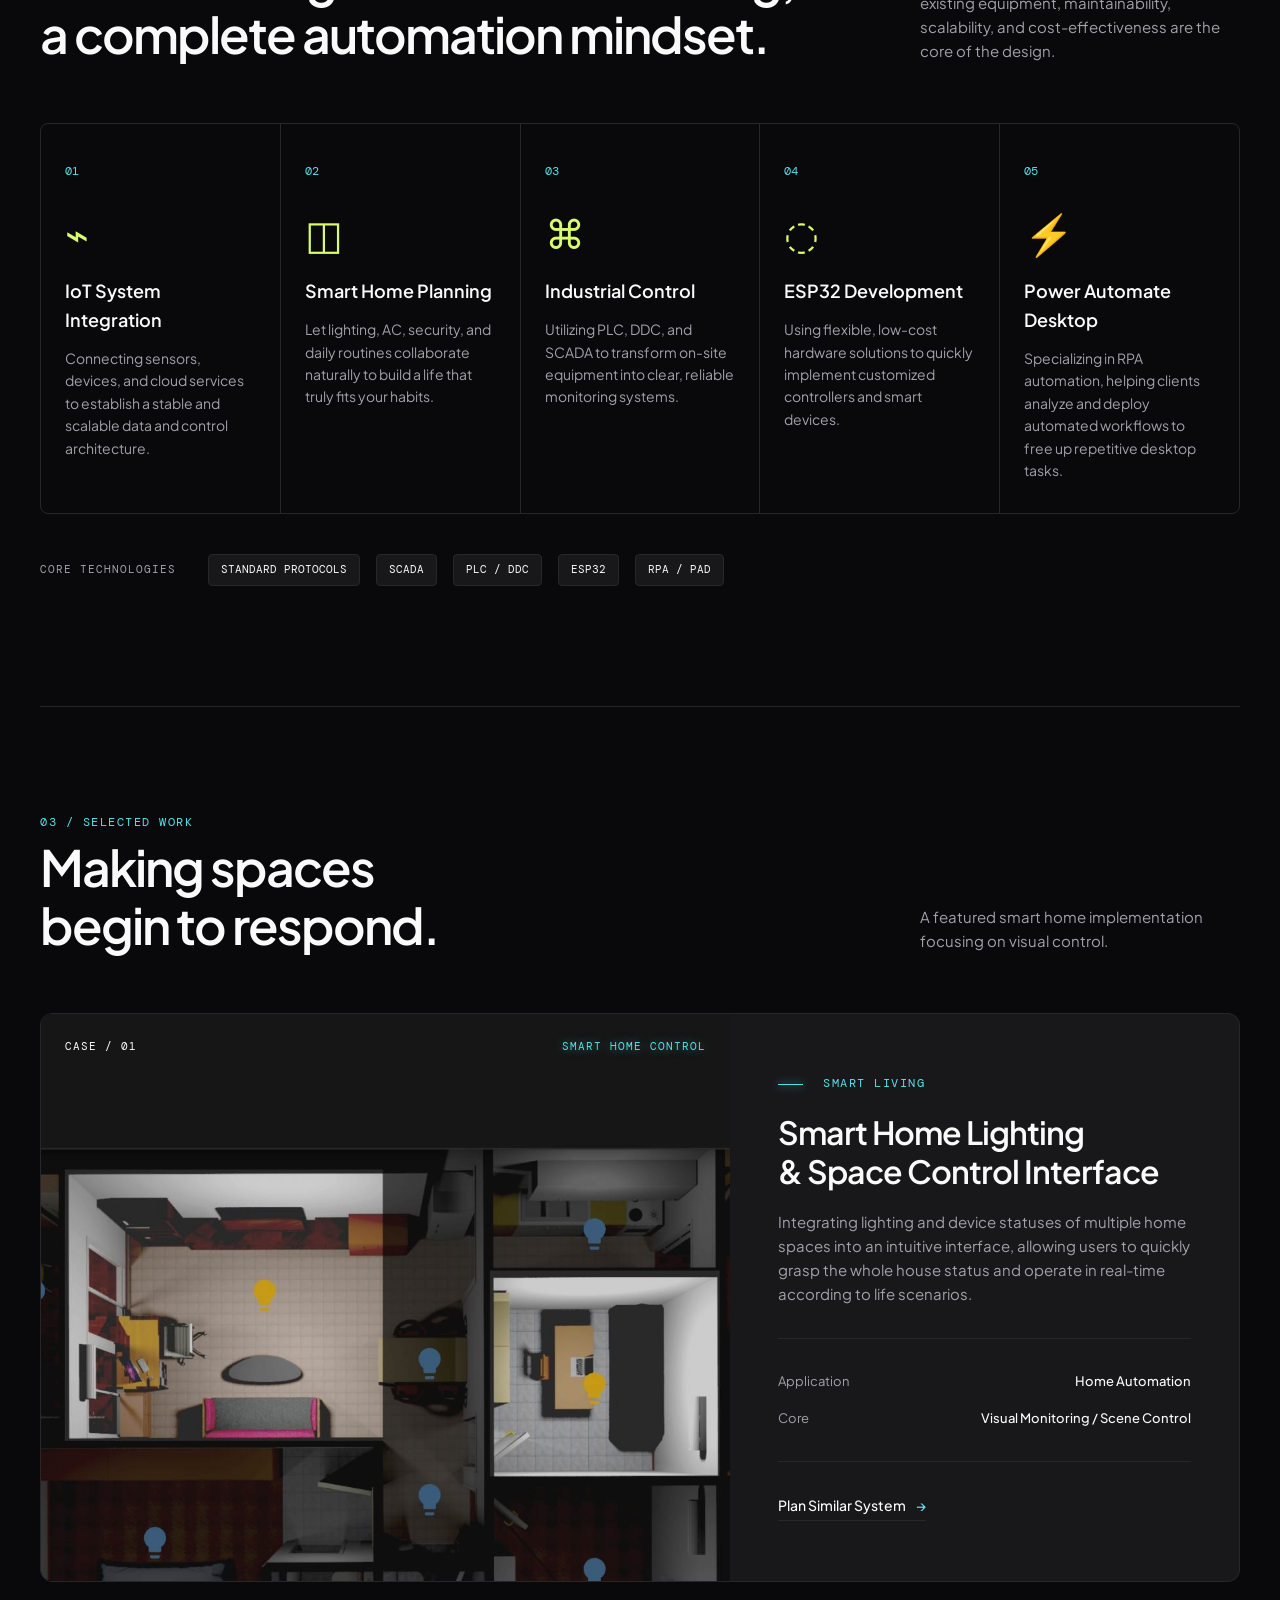
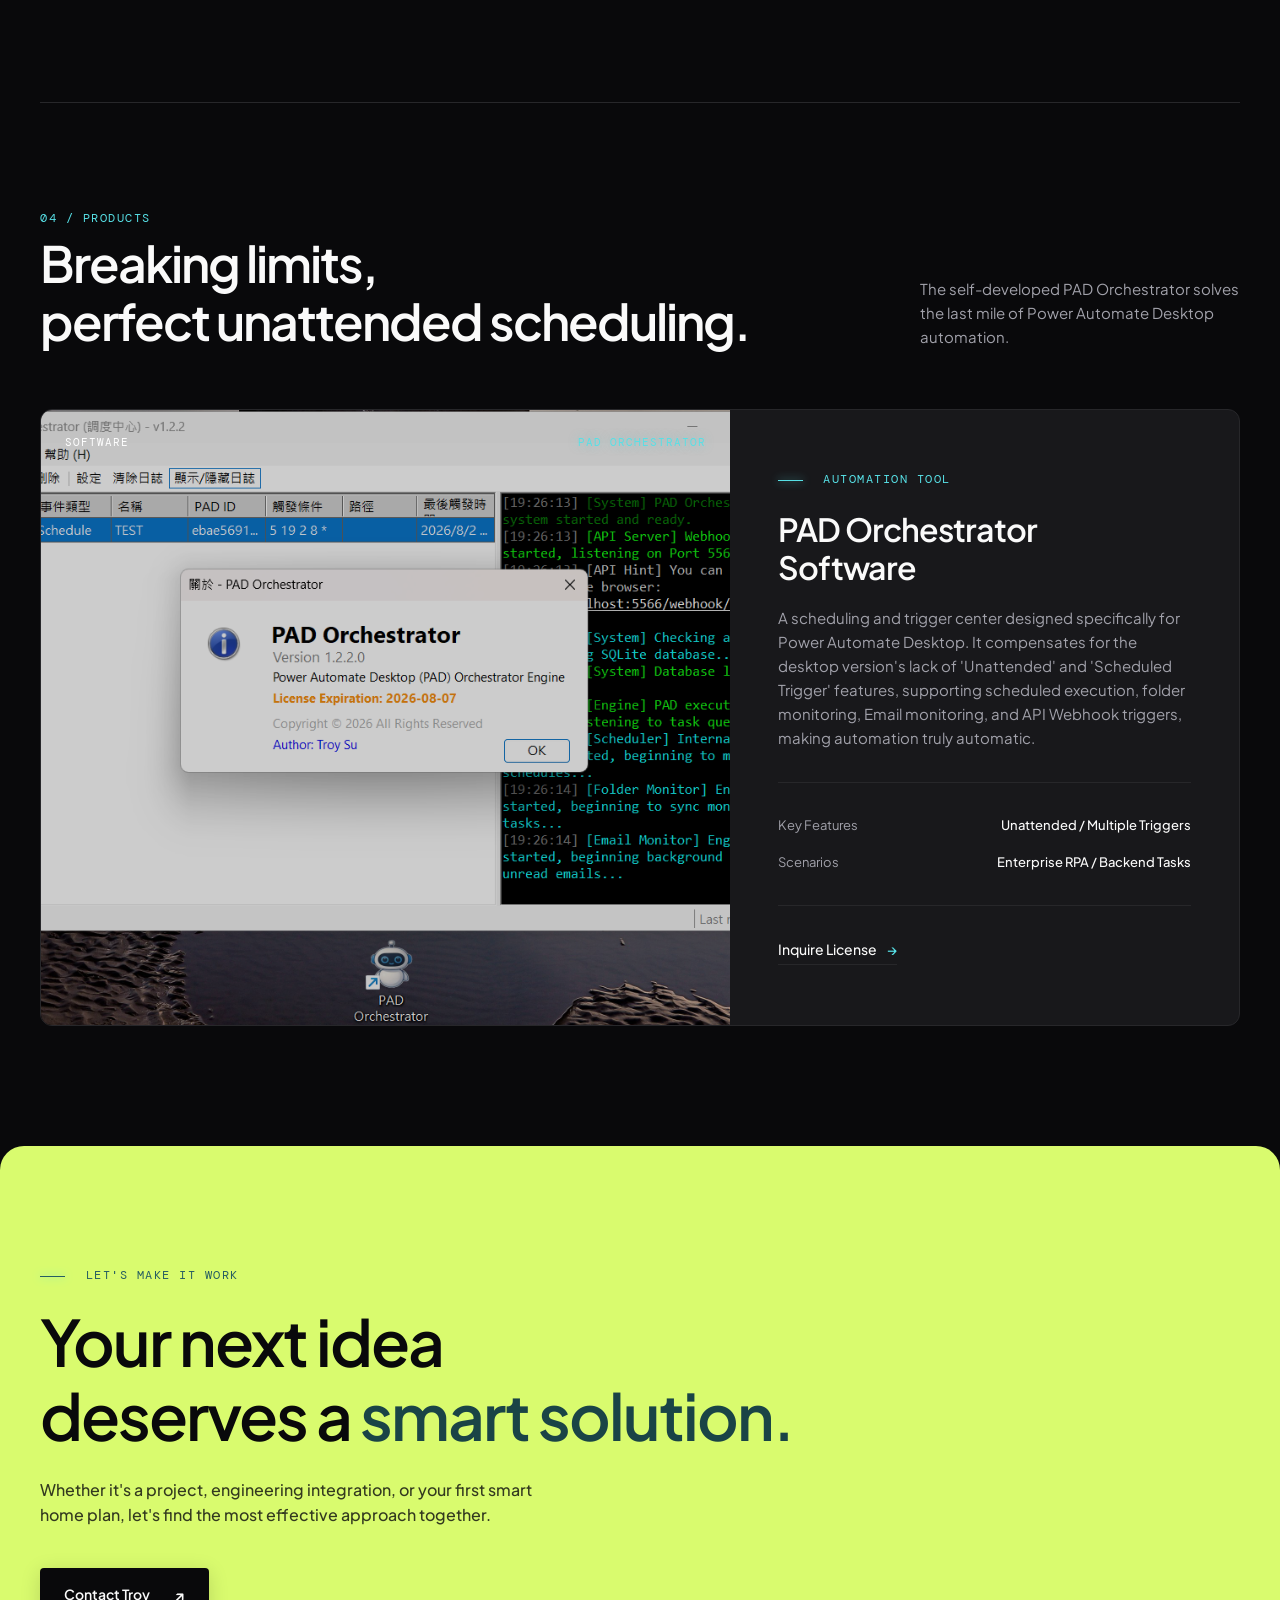
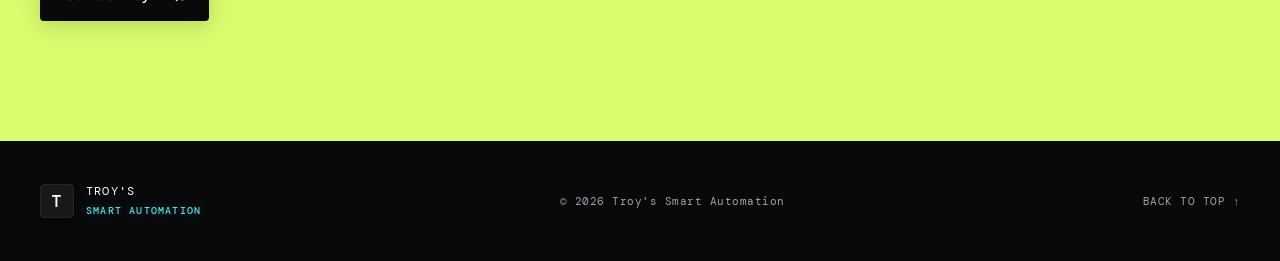
==== commit 4f2bd937: "feat: 增加兩篇技術文章" ====
--- a/index.html
+++ b/index.html
@@ -80,6 +80,7 @@
       <a href="#expertise" data-i18n="nav_expertise">Expertise</a>
       <a href="#work" data-i18n="nav_work">Selected Work</a>
       <a href="#software" data-i18n="nav_software">Software</a>
+      <a href="articles.html" data-i18n="nav_articles">Insights</a>
       <a class="nav-cta" href="#contact"><span data-i18n="nav_contact">Start Planning</span> <span>↗</span></a>
       <div class="lang-selector-wrapper">
         <select id="lang-select" class="lang-select" aria-label="Select Language">
@@ -235,7 +236,6 @@
         </div>
       </article>
     </section>
-
     <section id="contact" class="contact">
       <div class="section-wrap contact-inner">
         <p class="eyebrow"><span></span> LET'S MAKE IT WORK</p>
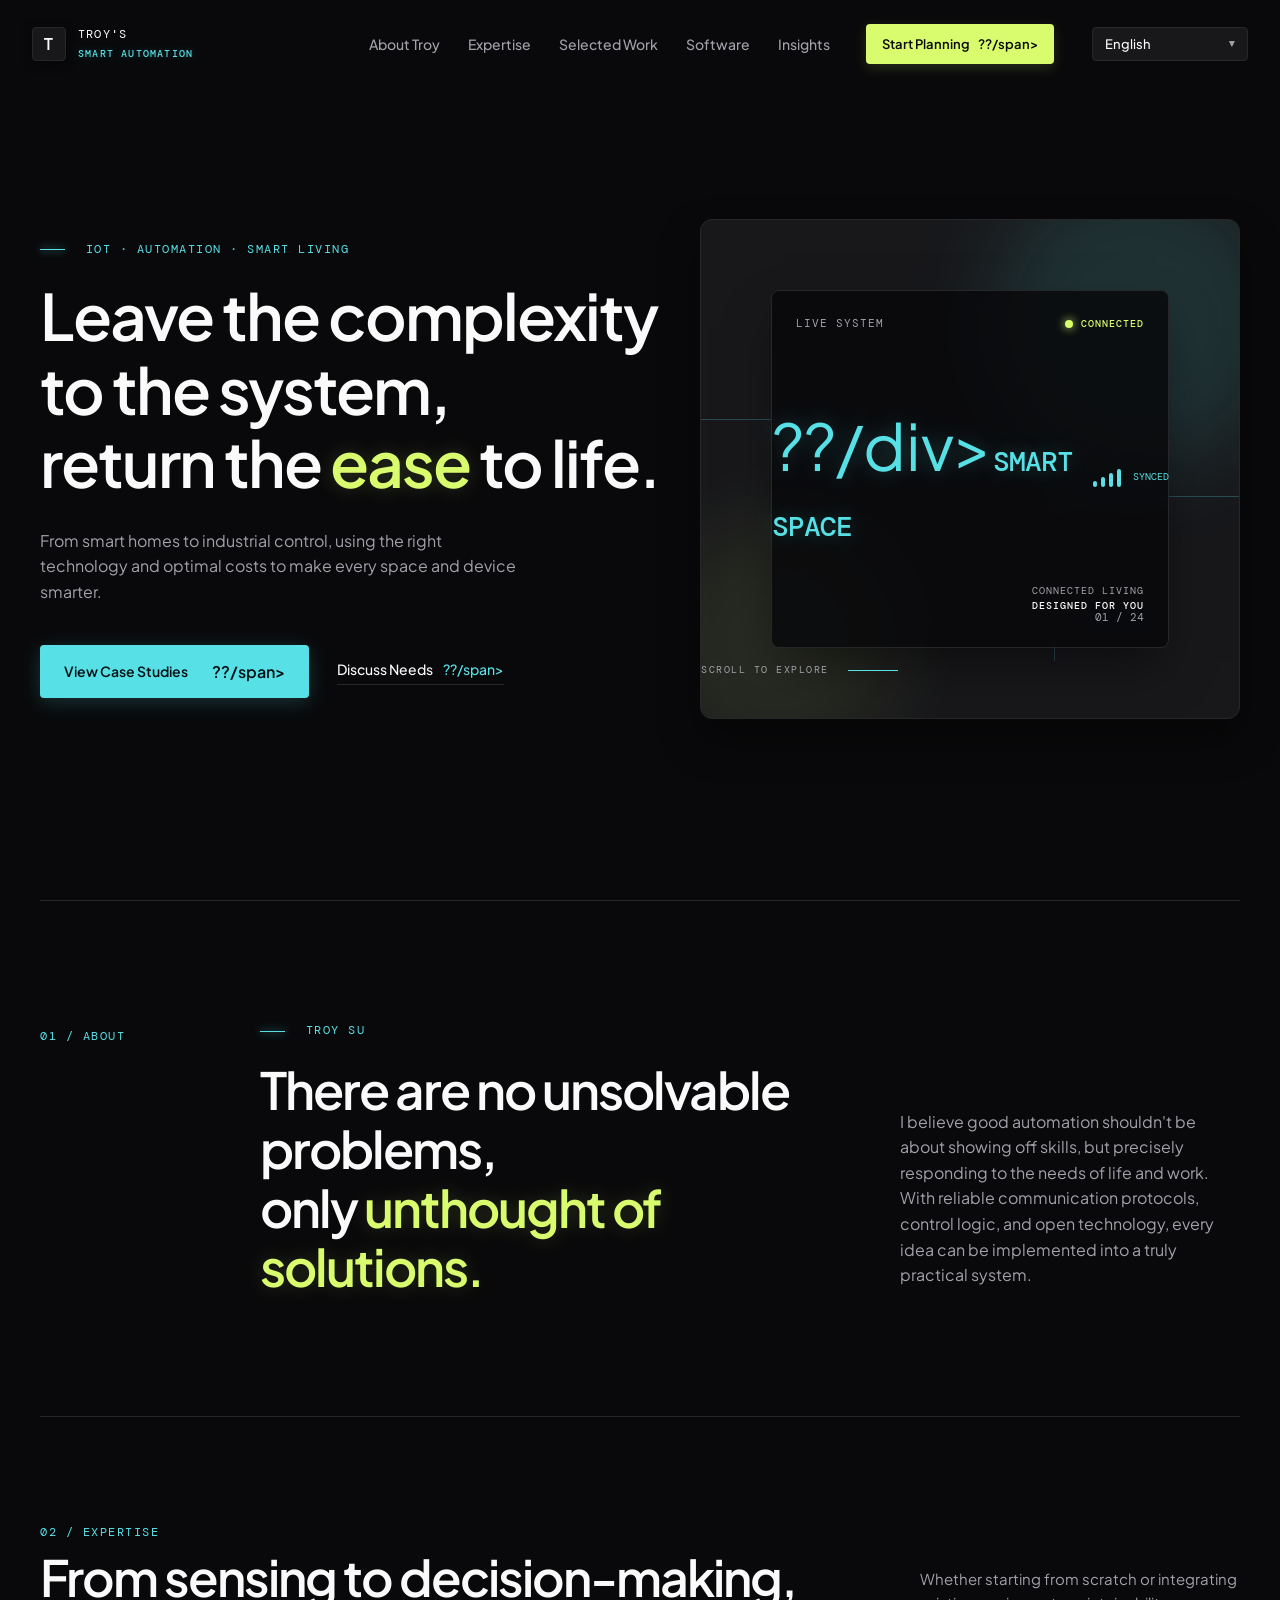
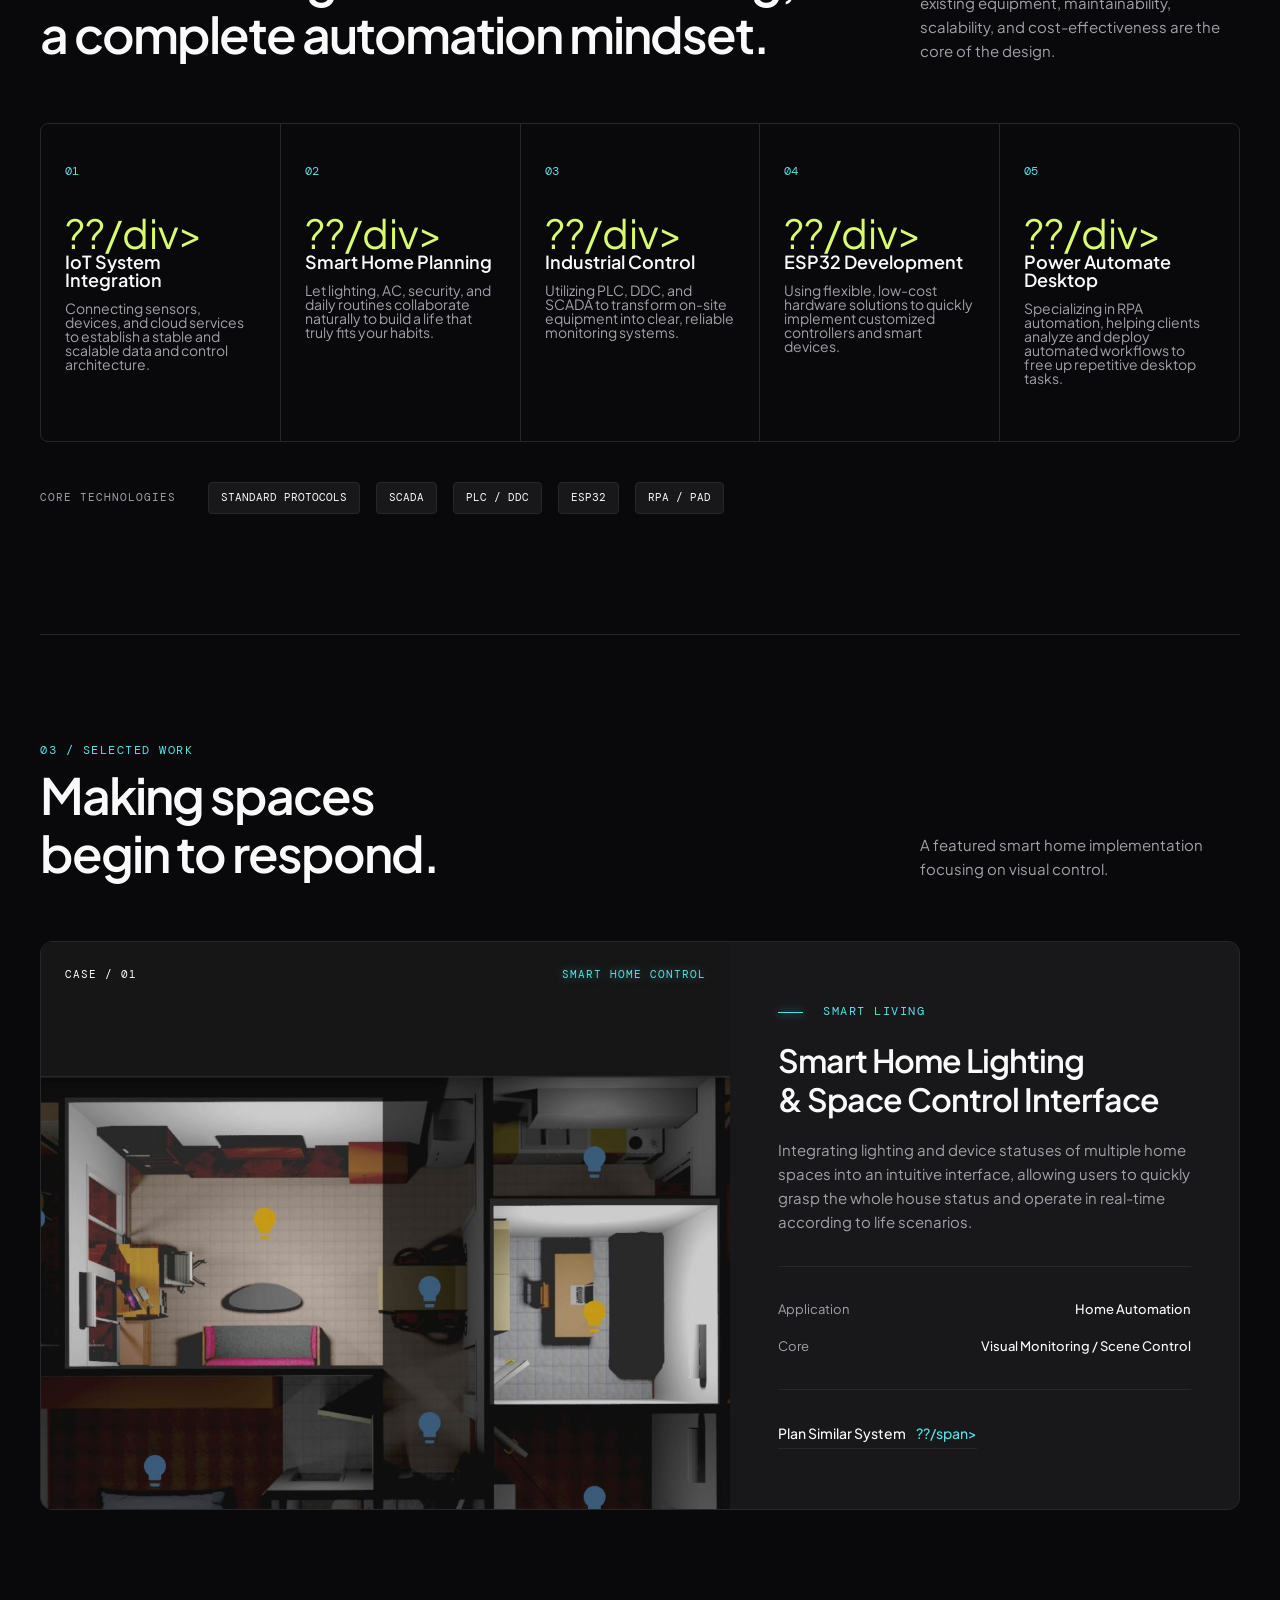
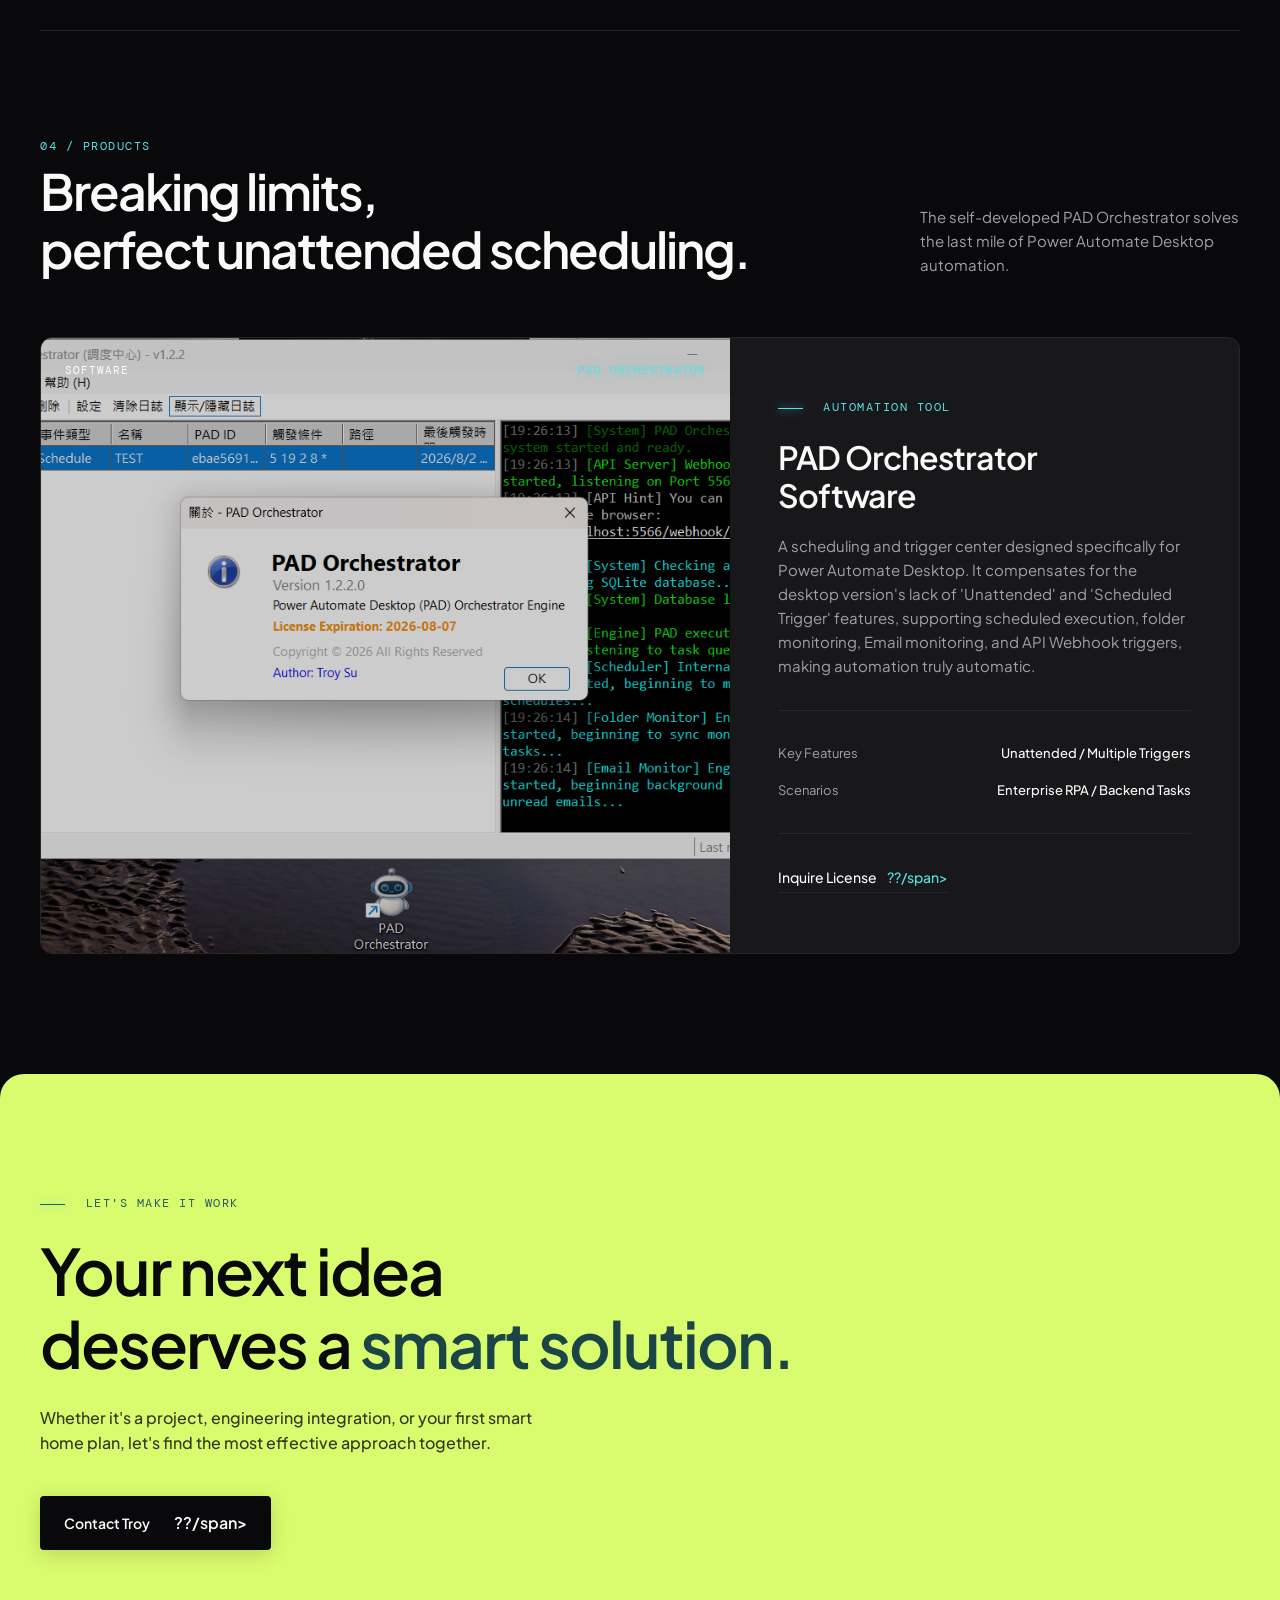
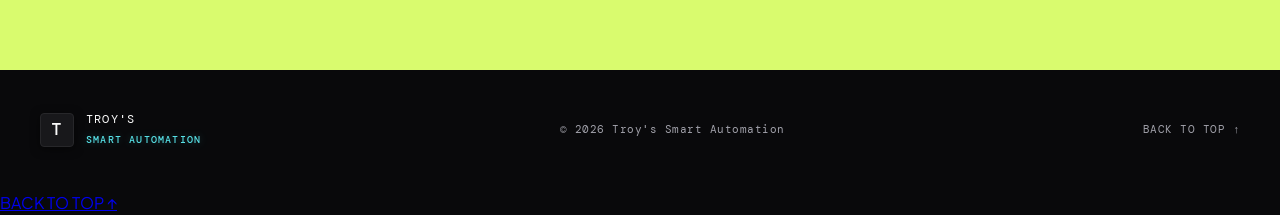
==== commit abbf9fc7: "feat: Add max-image-preview:large 標籤" ====
--- a/index.html
+++ b/index.html
@@ -5,25 +5,41 @@
   <meta name="viewport" content="width=device-width, initial-scale=1" />
   
   <!-- Primary Meta Tags -->
-  <title>PAD Orchestrator & RPA Solutions | Power Automate Desktop 無人值守 | Troy's Smart Automation</title>
-  <meta name="title" content="PAD Orchestrator & RPA Solutions | Power Automate Desktop 無人值守 | Troy's Smart Automation" />
-  <meta name="description" content="Expert in Power Automate Desktop (PAD) and RPA solutions. Discover our PAD Orchestrator for true unattended (無人值守) automation, scheduled triggers, and backend RPA tasks." />
-  <meta name="keywords" content="PAD, Power Automate Desktop, RPA, 無人值守, Unattended, Automation, PAD Orchestrator, Scheduled Trigger, IoT, Smart Home, Troy Su" />
+  <title>Troy Su | Power Automate Desktop (PAD) & RPA ?�人?��?專家 | Troy's Smart Automation</title>
+  <meta name="title" content="Troy Su | Power Automate Desktop (PAD) & RPA ?�人?��?專家 | Troy's Smart Automation" />
+  <meta name="description" content="?�是 Troy Su，�?注於 Power Automate Desktop (PAD) ??RPA ?��??�。�?供自行�??��? PAD Orchestrator，�?美解決�?程觸?��??�正?�無人值�? (Unattended) ?�求�? />
+  <meta name="keywords" content="PAD, Power Automate Desktop, RPA, ?�人?��?, Unattended, Automation, PAD Orchestrator, Scheduled Trigger, IoT, Smart Home, Troy Su" />
   <meta name="author" content="Troy Su" />
-  <meta name="robots" content="index, follow" />
+  <meta name="robots" content="index, follow, max-image-preview:large" />
   
+  <link rel="canonical" href="https://troysuice.github.io/troy-smart-automation/" />
+
+  <script type="application/ld+json">
+  {
+    "@context": "https://schema.org",
+    "@type": "WebSite",
+    "name": "Troy Su - Troy's Smart Automation",
+    "url": "https://troysuice.github.io/troy-smart-automation/",
+    "description": "?�是 Troy Su，�?注於 Power Automate Desktop (PAD) ??RPA ?��??�。�?供自行�??��? PAD Orchestrator，�?美解決�?程觸?��??�正?�無人值�? (Unattended) ?�求�?,
+    "author": {
+      "@type": "Person",
+      "name": "Troy Su"
+    }
+  }
+  </script>
+
   <!-- Open Graph / Facebook -->
   <meta property="og:type" content="website" />
   <meta property="og:url" content="https://troysuice.github.io/troy-smart-automation/" />
-  <meta property="og:title" content="PAD Orchestrator & RPA Solutions | Power Automate Desktop 無人值守" />
-  <meta property="og:description" content="Expert in Power Automate Desktop (PAD) and RPA solutions. Discover our PAD Orchestrator for true unattended (無人值守) automation, scheduled triggers, and backend RPA tasks." />
+  <meta property="og:title" content="Troy Su | Power Automate Desktop (PAD) & RPA ?�人?��?專家" />
+  <meta property="og:description" content="?�是 Troy Su，�?注於 Power Automate Desktop (PAD) ??RPA ?��??�。�?供自行�??��? PAD Orchestrator，�?美解決�?程觸?��??�正?�無人值�? (Unattended) ?�求�? />
   <meta property="og:image" content="https://troysuice.github.io/troy-smart-automation/assets/pad-orchestrator.png" />
 
   <!-- Twitter -->
   <meta property="twitter:card" content="summary_large_image" />
   <meta property="twitter:url" content="https://troysuice.github.io/troy-smart-automation/" />
-  <meta property="twitter:title" content="PAD Orchestrator & RPA Solutions | Power Automate Desktop 無人值守" />
-  <meta property="twitter:description" content="Expert in Power Automate Desktop (PAD) and RPA solutions. Discover our PAD Orchestrator for true unattended (無人值守) automation, scheduled triggers, and backend RPA tasks." />
+  <meta property="twitter:title" content="Troy Su | Power Automate Desktop (PAD) & RPA ?�人?��?專家" />
+  <meta property="twitter:description" content="?�是 Troy Su，�?注於 Power Automate Desktop (PAD) ??RPA ?��??�。�?供自行�??��? PAD Orchestrator，�?美解決�?程觸?��??�正?�無人值�? (Unattended) ?�求�? />
   <meta property="twitter:image" content="https://troysuice.github.io/troy-smart-automation/assets/pad-orchestrator.png" />
 
   <!-- Structured Data (JSON-LD) -->
@@ -50,7 +66,7 @@
       "name": "PAD Orchestrator",
       "operatingSystem": "Windows",
       "applicationCategory": "BusinessApplication",
-      "description": "A scheduling and trigger center designed specifically for Power Automate Desktop. It compensates for the desktop version's lack of 'Unattended' (無人值守) and 'Scheduled Trigger' features.",
+      "description": "A scheduling and trigger center designed specifically for Power Automate Desktop. It compensates for the desktop version's lack of 'Unattended' (?�人?��?) and 'Scheduled Trigger' features.",
       "offers": {
         "@type": "Offer",
         "price": "0",
@@ -63,7 +79,7 @@
   <link rel="preconnect" href="https://fonts.googleapis.com" />
   <link rel="preconnect" href="https://fonts.gstatic.com" crossorigin />
   <link href="https://fonts.googleapis.com/css2?family=DM+Mono:wght@400;500&family=Plus+Jakarta+Sans:ital,wght@0,400;0,500;0,600;0,700;1,400&family=Noto+Sans+TC:wght@400;500;600;700&family=Noto+Sans+JP:wght@400;500;700&family=Noto+Sans+KR:wght@400;500;700&family=Noto+Sans+SC:wght@400;500;700&display=swap" rel="stylesheet" />
-  <link rel="stylesheet" href="styles.css" />
+  <link rel="stylesheet" href="styles.css?v=1.1" />
 </head>
 <body>
   <div class="noise" aria-hidden="true"></div>
@@ -81,14 +97,14 @@
       <a href="#work" data-i18n="nav_work">Selected Work</a>
       <a href="#software" data-i18n="nav_software">Software</a>
       <a href="articles.html" data-i18n="nav_articles">Insights</a>
-      <a class="nav-cta" href="#contact"><span data-i18n="nav_contact">Start Planning</span> <span>↗</span></a>
+      <a class="nav-cta" href="#contact"><span data-i18n="nav_contact">Start Planning</span> <span>??/span></a>
       <div class="lang-selector-wrapper">
         <select id="lang-select" class="lang-select" aria-label="Select Language">
           <option value="en">English</option>
-          <option value="zh-TW">繁體中文</option>
-          <option value="zh-CN">简体中文</option>
-          <option value="ja">日本語</option>
-          <option value="ko">한국어</option>
+          <option value="zh-TW">繁�?中�?</option>
+          <option value="zh-CN">简体中??/option>
+          <option value="ja">?�本�?/option>
+          <option value="ko">?�국??/option>
         </select>
       </div>
     </nav>
@@ -101,8 +117,8 @@
         <h1 data-i18n="hero_title" data-i18n-html>Leave the complexity to the system,<br>return the <strong>ease</strong> to life.</h1>
         <p class="intro" data-i18n="hero_intro">From smart homes to industrial control, using the right technology and optimal costs to make every space and device smarter.</p>
         <div class="hero-actions">
-          <a class="button primary" href="#work"><span data-i18n="hero_btn_work">View Case Studies</span> <span>↓</span></a>
-          <a class="text-link" href="#contact"><span data-i18n="hero_btn_contact">Discuss Needs</span> <span>→</span></a>
+          <a class="button primary" href="#work"><span data-i18n="hero_btn_work">View Case Studies</span> <span>??/span></a>
+          <a class="text-link" href="#contact"><span data-i18n="hero_btn_contact">Discuss Needs</span> <span>??/span></a>
         </div>
       </div>
       <div class="hero-visual" aria-label="Smart Home Control Concept">
@@ -110,7 +126,7 @@
         <div class="circuit-line line-one"></div><div class="circuit-line line-two"></div>
         <div class="control-card">
           <div class="card-top"><span>LIVE SYSTEM</span><i></i><em>CONNECTED</em></div>
-          <div class="card-center"><div class="home-icon">⌂</div><strong>SMART<br>SPACE</strong><small>01 / 24</small></div>
+          <div class="card-center"><div class="home-icon">??/div><strong>SMART<br>SPACE</strong><small>01 / 24</small></div>
           <div class="signal"><b></b><b></b><b></b><b></b><span>SYNCED</span></div>
         </div>
         <p class="visual-caption">CONNECTED LIVING<br><b>DESIGNED FOR YOU</b></p>
@@ -138,31 +154,31 @@
       <div class="service-grid">
         <article>
           <span>01</span>
-          <div class="service-icon">⌁</div>
+          <div class="service-icon">??/div>
           <h3 data-i18n="exp_1_title">IoT System Integration</h3>
           <p data-i18n="exp_1_desc">Connecting sensors, devices, and cloud services to establish a stable and scalable data and control architecture.</p>
         </article>
         <article>
           <span>02</span>
-          <div class="service-icon">◫</div>
+          <div class="service-icon">??/div>
           <h3 data-i18n="exp_2_title">Smart Home Planning</h3>
           <p data-i18n="exp_2_desc">Let lighting, AC, security, and daily routines collaborate naturally to build a life that truly fits your habits.</p>
         </article>
         <article>
           <span>03</span>
-          <div class="service-icon">⌘</div>
+          <div class="service-icon">??/div>
           <h3 data-i18n="exp_3_title">Industrial Control</h3>
           <p data-i18n="exp_3_desc">Utilizing PLC, DDC, and SCADA to transform on-site equipment into clear, reliable monitoring systems.</p>
         </article>
         <article>
           <span>04</span>
-          <div class="service-icon">◌</div>
+          <div class="service-icon">??/div>
           <h3 data-i18n="exp_4_title">ESP32 Development</h3>
           <p data-i18n="exp_4_desc">Using flexible, low-cost hardware solutions to quickly implement customized controllers and smart devices.</p>
         </article>
         <article>
           <span>05</span>
-          <div class="service-icon">⚡</div>
+          <div class="service-icon">??/div>
           <h3 data-i18n="exp_5_title">Power Automate Desktop</h3>
           <p data-i18n="exp_5_desc">Specializing in RPA automation, helping clients analyze and deploy automated workflows to free up repetitive desktop tasks.</p>
         </article>
@@ -200,7 +216,7 @@
               <dd data-i18n="core_val">Visual Monitoring / Scene Control</dd>
             </div>
           </dl>
-          <a class="text-link" href="#contact"><span data-i18n="work_1_link">Plan Similar System</span> <span>→</span></a>
+          <a class="text-link" href="#contact"><span data-i18n="work_1_link">Plan Similar System</span> <span>??/span></a>
         </div>
       </article>
     </section>
@@ -232,7 +248,7 @@
               <dd data-i18n="scene_val">Enterprise RPA / Backend Tasks</dd>
             </div>
           </dl>
-          <a class="text-link" href="#contact"><span data-i18n="soft_1_link">Inquire License</span> <span>→</span></a>
+          <a class="text-link" href="#contact"><span data-i18n="soft_1_link">Inquire License</span> <span>??/span></a>
         </div>
       </article>
     </section>
@@ -241,7 +257,7 @@
         <p class="eyebrow"><span></span> LET'S MAKE IT WORK</p>
         <h2 data-i18n="contact_title" data-i18n-html>Your next idea<br>deserves a <strong>smart solution.</strong></h2>
         <p data-i18n="contact_desc">Whether it's a project, engineering integration, or your first smart home plan, let's find the most effective approach together.</p>
-        <a class="button light" href="mailto:troysu@gmail.com"><span data-i18n="contact_btn">Contact Troy</span> <span>↗</span></a>
+        <a class="button light" href="mailto:troysu@gmail.com"><span data-i18n="contact_btn">Contact Troy</span> <span>??/span></a>
       </div>
     </section>
   </main>
@@ -251,8 +267,8 @@
       <span>TROY'S<br><b>SMART AUTOMATION</b></span>
     </a>
     <p>© 2026 Troy's Smart Automation</p>
-    <a href="#top" data-i18n="back_to_top">BACK TO TOP ↑</a>
+    <a href="#top" data-i18n="back_to_top">BACK TO TOP ??/a>
   </footer>
-  <script src="script.js"></script>
+  <script src="script.js?v=1.1"></script>
 </body>
 </html>
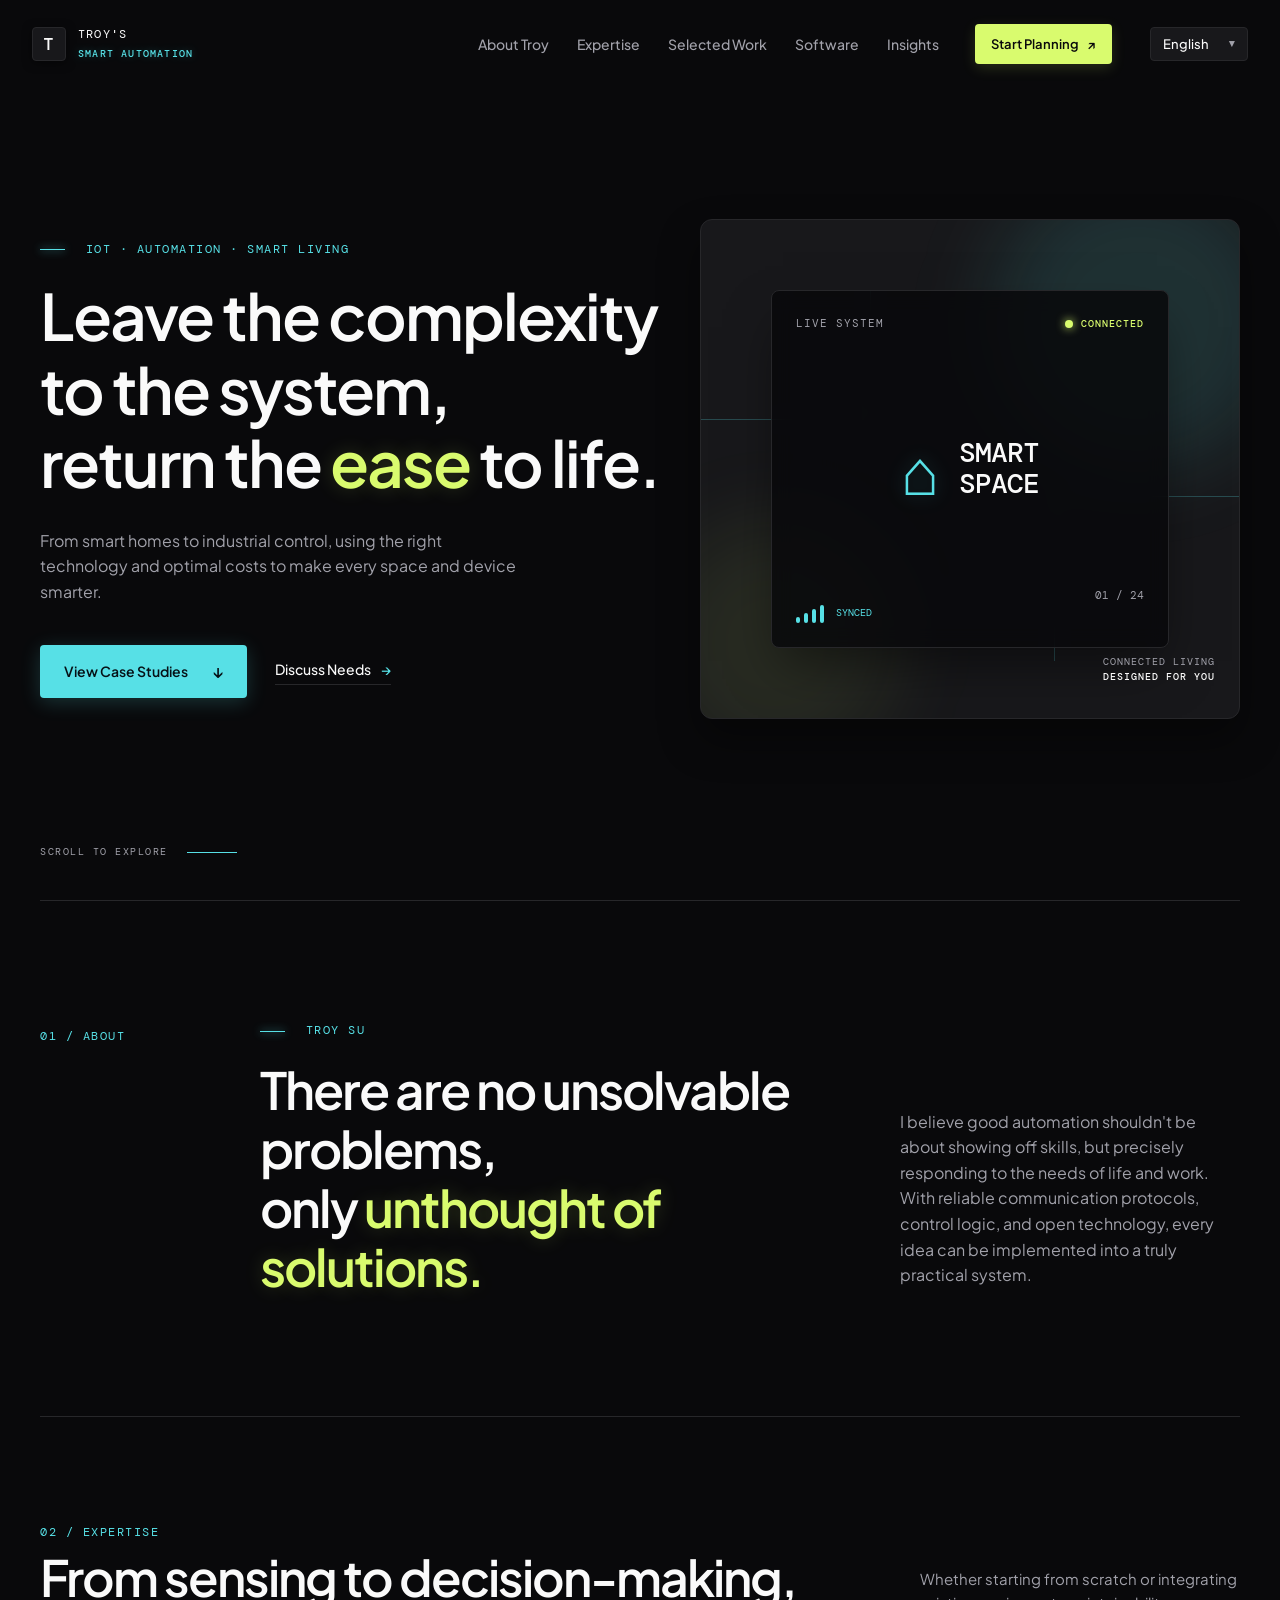
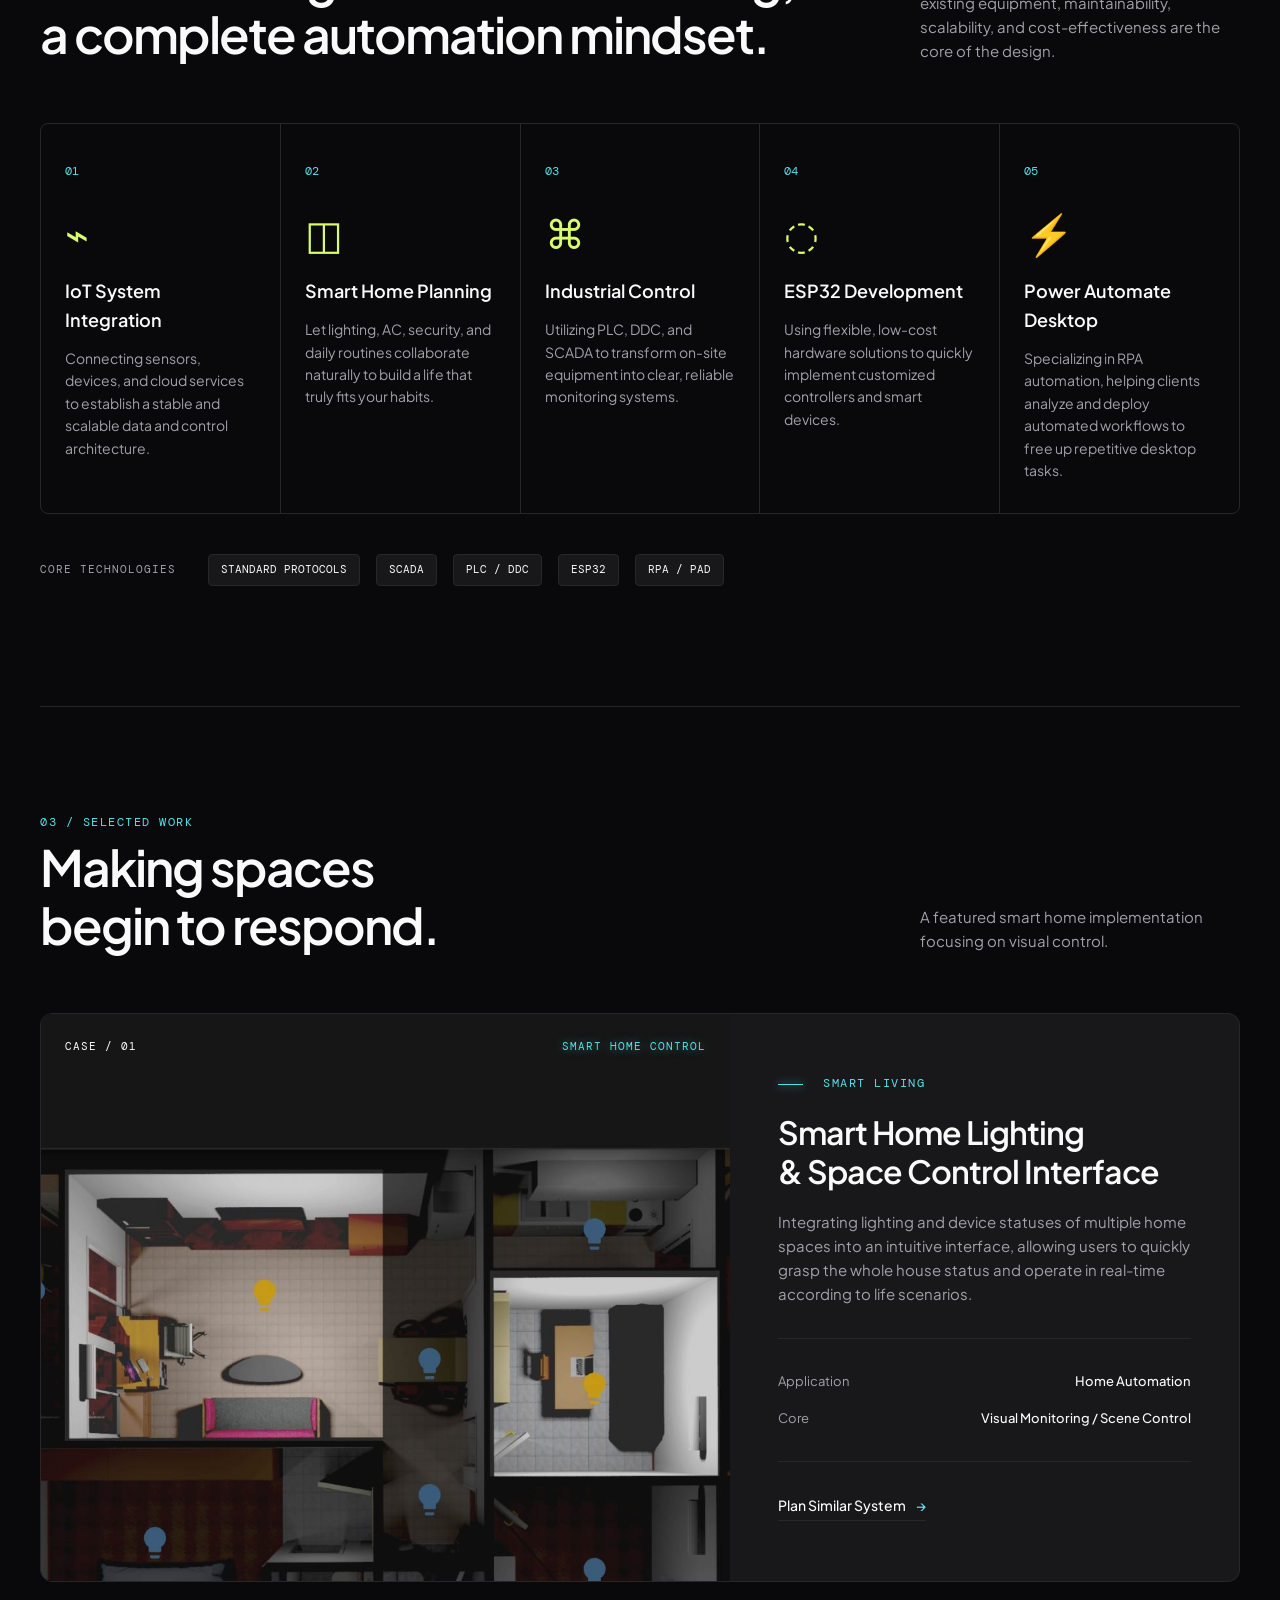
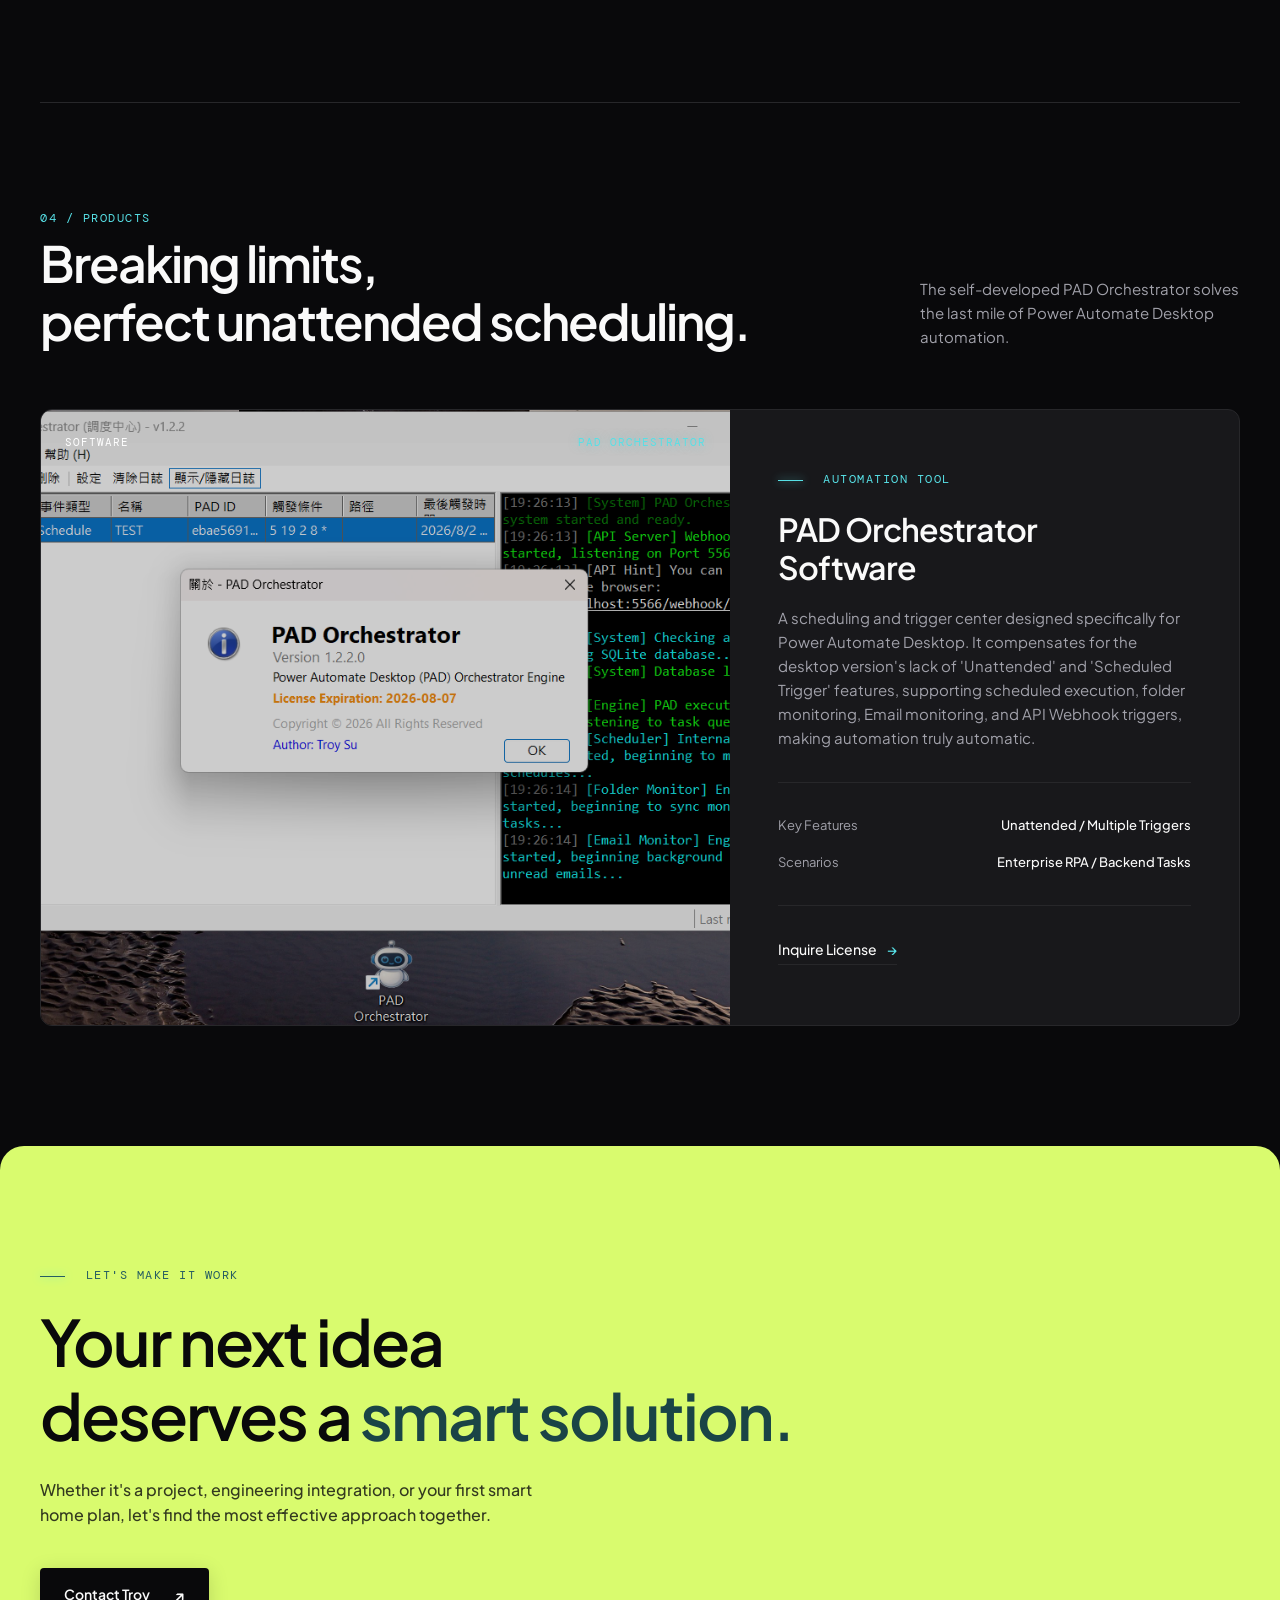
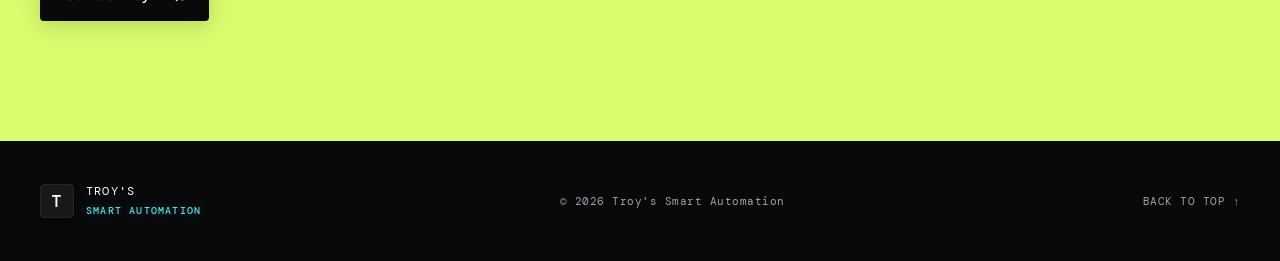
==== commit 03c651f9: "fix: revert corrupted html encoding" ====
--- a/index.html
+++ b/index.html
@@ -5,12 +5,12 @@
   <meta name="viewport" content="width=device-width, initial-scale=1" />
   
   <!-- Primary Meta Tags -->
-  <title>Troy Su | Power Automate Desktop (PAD) & RPA ?�人?��?專家 | Troy's Smart Automation</title>
-  <meta name="title" content="Troy Su | Power Automate Desktop (PAD) & RPA ?�人?��?專家 | Troy's Smart Automation" />
-  <meta name="description" content="?�是 Troy Su，�?注於 Power Automate Desktop (PAD) ??RPA ?��??�。�?供自行�??��? PAD Orchestrator，�?美解決�?程觸?��??�正?�無人值�? (Unattended) ?�求�? />
-  <meta name="keywords" content="PAD, Power Automate Desktop, RPA, ?�人?��?, Unattended, Automation, PAD Orchestrator, Scheduled Trigger, IoT, Smart Home, Troy Su" />
+  <title>Troy Su | Power Automate Desktop (PAD) & RPA 無人值守專家 | Troy's Smart Automation</title>
+  <meta name="title" content="Troy Su | Power Automate Desktop (PAD) & RPA 無人值守專家 | Troy's Smart Automation" />
+  <meta name="description" content="我是 Troy Su，專注於 Power Automate Desktop (PAD) 與 RPA 自動化。提供自行開發的 PAD Orchestrator，完美解決排程觸發與真正的無人值守 (Unattended) 需求。" />
+  <meta name="keywords" content="PAD, Power Automate Desktop, RPA, 無人值守, Unattended, Automation, PAD Orchestrator, Scheduled Trigger, IoT, Smart Home, Troy Su" />
   <meta name="author" content="Troy Su" />
-  <meta name="robots" content="index, follow, max-image-preview:large" />
+  <meta name="robots" content="index, follow" />
   
   <link rel="canonical" href="https://troysuice.github.io/troy-smart-automation/" />
 
@@ -20,7 +20,7 @@
     "@type": "WebSite",
     "name": "Troy Su - Troy's Smart Automation",
     "url": "https://troysuice.github.io/troy-smart-automation/",
-    "description": "?�是 Troy Su，�?注於 Power Automate Desktop (PAD) ??RPA ?��??�。�?供自行�??��? PAD Orchestrator，�?美解決�?程觸?��??�正?�無人值�? (Unattended) ?�求�?,
+    "description": "我是 Troy Su，專注於 Power Automate Desktop (PAD) 與 RPA 自動化。提供自行開發的 PAD Orchestrator，完美解決排程觸發與真正的無人值守 (Unattended) 需求。",
     "author": {
       "@type": "Person",
       "name": "Troy Su"
@@ -31,15 +31,15 @@
   <!-- Open Graph / Facebook -->
   <meta property="og:type" content="website" />
   <meta property="og:url" content="https://troysuice.github.io/troy-smart-automation/" />
-  <meta property="og:title" content="Troy Su | Power Automate Desktop (PAD) & RPA ?�人?��?專家" />
-  <meta property="og:description" content="?�是 Troy Su，�?注於 Power Automate Desktop (PAD) ??RPA ?��??�。�?供自行�??��? PAD Orchestrator，�?美解決�?程觸?��??�正?�無人值�? (Unattended) ?�求�? />
+  <meta property="og:title" content="Troy Su | Power Automate Desktop (PAD) & RPA 無人值守專家" />
+  <meta property="og:description" content="我是 Troy Su，專注於 Power Automate Desktop (PAD) 與 RPA 自動化。提供自行開發的 PAD Orchestrator，完美解決排程觸發與真正的無人值守 (Unattended) 需求。" />
   <meta property="og:image" content="https://troysuice.github.io/troy-smart-automation/assets/pad-orchestrator.png" />
 
   <!-- Twitter -->
   <meta property="twitter:card" content="summary_large_image" />
   <meta property="twitter:url" content="https://troysuice.github.io/troy-smart-automation/" />
-  <meta property="twitter:title" content="Troy Su | Power Automate Desktop (PAD) & RPA ?�人?��?專家" />
-  <meta property="twitter:description" content="?�是 Troy Su，�?注於 Power Automate Desktop (PAD) ??RPA ?��??�。�?供自行�??��? PAD Orchestrator，�?美解決�?程觸?��??�正?�無人值�? (Unattended) ?�求�? />
+  <meta property="twitter:title" content="Troy Su | Power Automate Desktop (PAD) & RPA 無人值守專家" />
+  <meta property="twitter:description" content="我是 Troy Su，專注於 Power Automate Desktop (PAD) 與 RPA 自動化。提供自行開發的 PAD Orchestrator，完美解決排程觸發與真正的無人值守 (Unattended) 需求。" />
   <meta property="twitter:image" content="https://troysuice.github.io/troy-smart-automation/assets/pad-orchestrator.png" />
 
   <!-- Structured Data (JSON-LD) -->
@@ -66,7 +66,7 @@
       "name": "PAD Orchestrator",
       "operatingSystem": "Windows",
       "applicationCategory": "BusinessApplication",
-      "description": "A scheduling and trigger center designed specifically for Power Automate Desktop. It compensates for the desktop version's lack of 'Unattended' (?�人?��?) and 'Scheduled Trigger' features.",
+      "description": "A scheduling and trigger center designed specifically for Power Automate Desktop. It compensates for the desktop version's lack of 'Unattended' (無人值守) and 'Scheduled Trigger' features.",
       "offers": {
         "@type": "Offer",
         "price": "0",
@@ -97,14 +97,14 @@
       <a href="#work" data-i18n="nav_work">Selected Work</a>
       <a href="#software" data-i18n="nav_software">Software</a>
       <a href="articles.html" data-i18n="nav_articles">Insights</a>
-      <a class="nav-cta" href="#contact"><span data-i18n="nav_contact">Start Planning</span> <span>??/span></a>
+      <a class="nav-cta" href="#contact"><span data-i18n="nav_contact">Start Planning</span> <span>↗</span></a>
       <div class="lang-selector-wrapper">
         <select id="lang-select" class="lang-select" aria-label="Select Language">
           <option value="en">English</option>
-          <option value="zh-TW">繁�?中�?</option>
-          <option value="zh-CN">简体中??/option>
-          <option value="ja">?�本�?/option>
-          <option value="ko">?�국??/option>
+          <option value="zh-TW">繁體中文</option>
+          <option value="zh-CN">简体中文</option>
+          <option value="ja">日本語</option>
+          <option value="ko">한국어</option>
         </select>
       </div>
     </nav>
@@ -117,8 +117,8 @@
         <h1 data-i18n="hero_title" data-i18n-html>Leave the complexity to the system,<br>return the <strong>ease</strong> to life.</h1>
         <p class="intro" data-i18n="hero_intro">From smart homes to industrial control, using the right technology and optimal costs to make every space and device smarter.</p>
         <div class="hero-actions">
-          <a class="button primary" href="#work"><span data-i18n="hero_btn_work">View Case Studies</span> <span>??/span></a>
-          <a class="text-link" href="#contact"><span data-i18n="hero_btn_contact">Discuss Needs</span> <span>??/span></a>
+          <a class="button primary" href="#work"><span data-i18n="hero_btn_work">View Case Studies</span> <span>↓</span></a>
+          <a class="text-link" href="#contact"><span data-i18n="hero_btn_contact">Discuss Needs</span> <span>→</span></a>
         </div>
       </div>
       <div class="hero-visual" aria-label="Smart Home Control Concept">
@@ -126,7 +126,7 @@
         <div class="circuit-line line-one"></div><div class="circuit-line line-two"></div>
         <div class="control-card">
           <div class="card-top"><span>LIVE SYSTEM</span><i></i><em>CONNECTED</em></div>
-          <div class="card-center"><div class="home-icon">??/div><strong>SMART<br>SPACE</strong><small>01 / 24</small></div>
+          <div class="card-center"><div class="home-icon">⌂</div><strong>SMART<br>SPACE</strong><small>01 / 24</small></div>
           <div class="signal"><b></b><b></b><b></b><b></b><span>SYNCED</span></div>
         </div>
         <p class="visual-caption">CONNECTED LIVING<br><b>DESIGNED FOR YOU</b></p>
@@ -154,31 +154,31 @@
       <div class="service-grid">
         <article>
           <span>01</span>
-          <div class="service-icon">??/div>
+          <div class="service-icon">⌁</div>
           <h3 data-i18n="exp_1_title">IoT System Integration</h3>
           <p data-i18n="exp_1_desc">Connecting sensors, devices, and cloud services to establish a stable and scalable data and control architecture.</p>
         </article>
         <article>
           <span>02</span>
-          <div class="service-icon">??/div>
+          <div class="service-icon">◫</div>
           <h3 data-i18n="exp_2_title">Smart Home Planning</h3>
           <p data-i18n="exp_2_desc">Let lighting, AC, security, and daily routines collaborate naturally to build a life that truly fits your habits.</p>
         </article>
         <article>
           <span>03</span>
-          <div class="service-icon">??/div>
+          <div class="service-icon">⌘</div>
           <h3 data-i18n="exp_3_title">Industrial Control</h3>
           <p data-i18n="exp_3_desc">Utilizing PLC, DDC, and SCADA to transform on-site equipment into clear, reliable monitoring systems.</p>
         </article>
         <article>
           <span>04</span>
-          <div class="service-icon">??/div>
+          <div class="service-icon">◌</div>
           <h3 data-i18n="exp_4_title">ESP32 Development</h3>
           <p data-i18n="exp_4_desc">Using flexible, low-cost hardware solutions to quickly implement customized controllers and smart devices.</p>
         </article>
         <article>
           <span>05</span>
-          <div class="service-icon">??/div>
+          <div class="service-icon">⚡</div>
           <h3 data-i18n="exp_5_title">Power Automate Desktop</h3>
           <p data-i18n="exp_5_desc">Specializing in RPA automation, helping clients analyze and deploy automated workflows to free up repetitive desktop tasks.</p>
         </article>
@@ -216,7 +216,7 @@
               <dd data-i18n="core_val">Visual Monitoring / Scene Control</dd>
             </div>
           </dl>
-          <a class="text-link" href="#contact"><span data-i18n="work_1_link">Plan Similar System</span> <span>??/span></a>
+          <a class="text-link" href="#contact"><span data-i18n="work_1_link">Plan Similar System</span> <span>→</span></a>
         </div>
       </article>
     </section>
@@ -248,7 +248,7 @@
               <dd data-i18n="scene_val">Enterprise RPA / Backend Tasks</dd>
             </div>
           </dl>
-          <a class="text-link" href="#contact"><span data-i18n="soft_1_link">Inquire License</span> <span>??/span></a>
+          <a class="text-link" href="#contact"><span data-i18n="soft_1_link">Inquire License</span> <span>→</span></a>
         </div>
       </article>
     </section>
@@ -257,7 +257,7 @@
         <p class="eyebrow"><span></span> LET'S MAKE IT WORK</p>
         <h2 data-i18n="contact_title" data-i18n-html>Your next idea<br>deserves a <strong>smart solution.</strong></h2>
         <p data-i18n="contact_desc">Whether it's a project, engineering integration, or your first smart home plan, let's find the most effective approach together.</p>
-        <a class="button light" href="mailto:troysu@gmail.com"><span data-i18n="contact_btn">Contact Troy</span> <span>??/span></a>
+        <a class="button light" href="mailto:troysu@gmail.com"><span data-i18n="contact_btn">Contact Troy</span> <span>↗</span></a>
       </div>
     </section>
   </main>
@@ -267,7 +267,7 @@
       <span>TROY'S<br><b>SMART AUTOMATION</b></span>
     </a>
     <p>© 2026 Troy's Smart Automation</p>
-    <a href="#top" data-i18n="back_to_top">BACK TO TOP ??/a>
+    <a href="#top" data-i18n="back_to_top">BACK TO TOP ↑</a>
   </footer>
   <script src="script.js?v=1.1"></script>
 </body>
